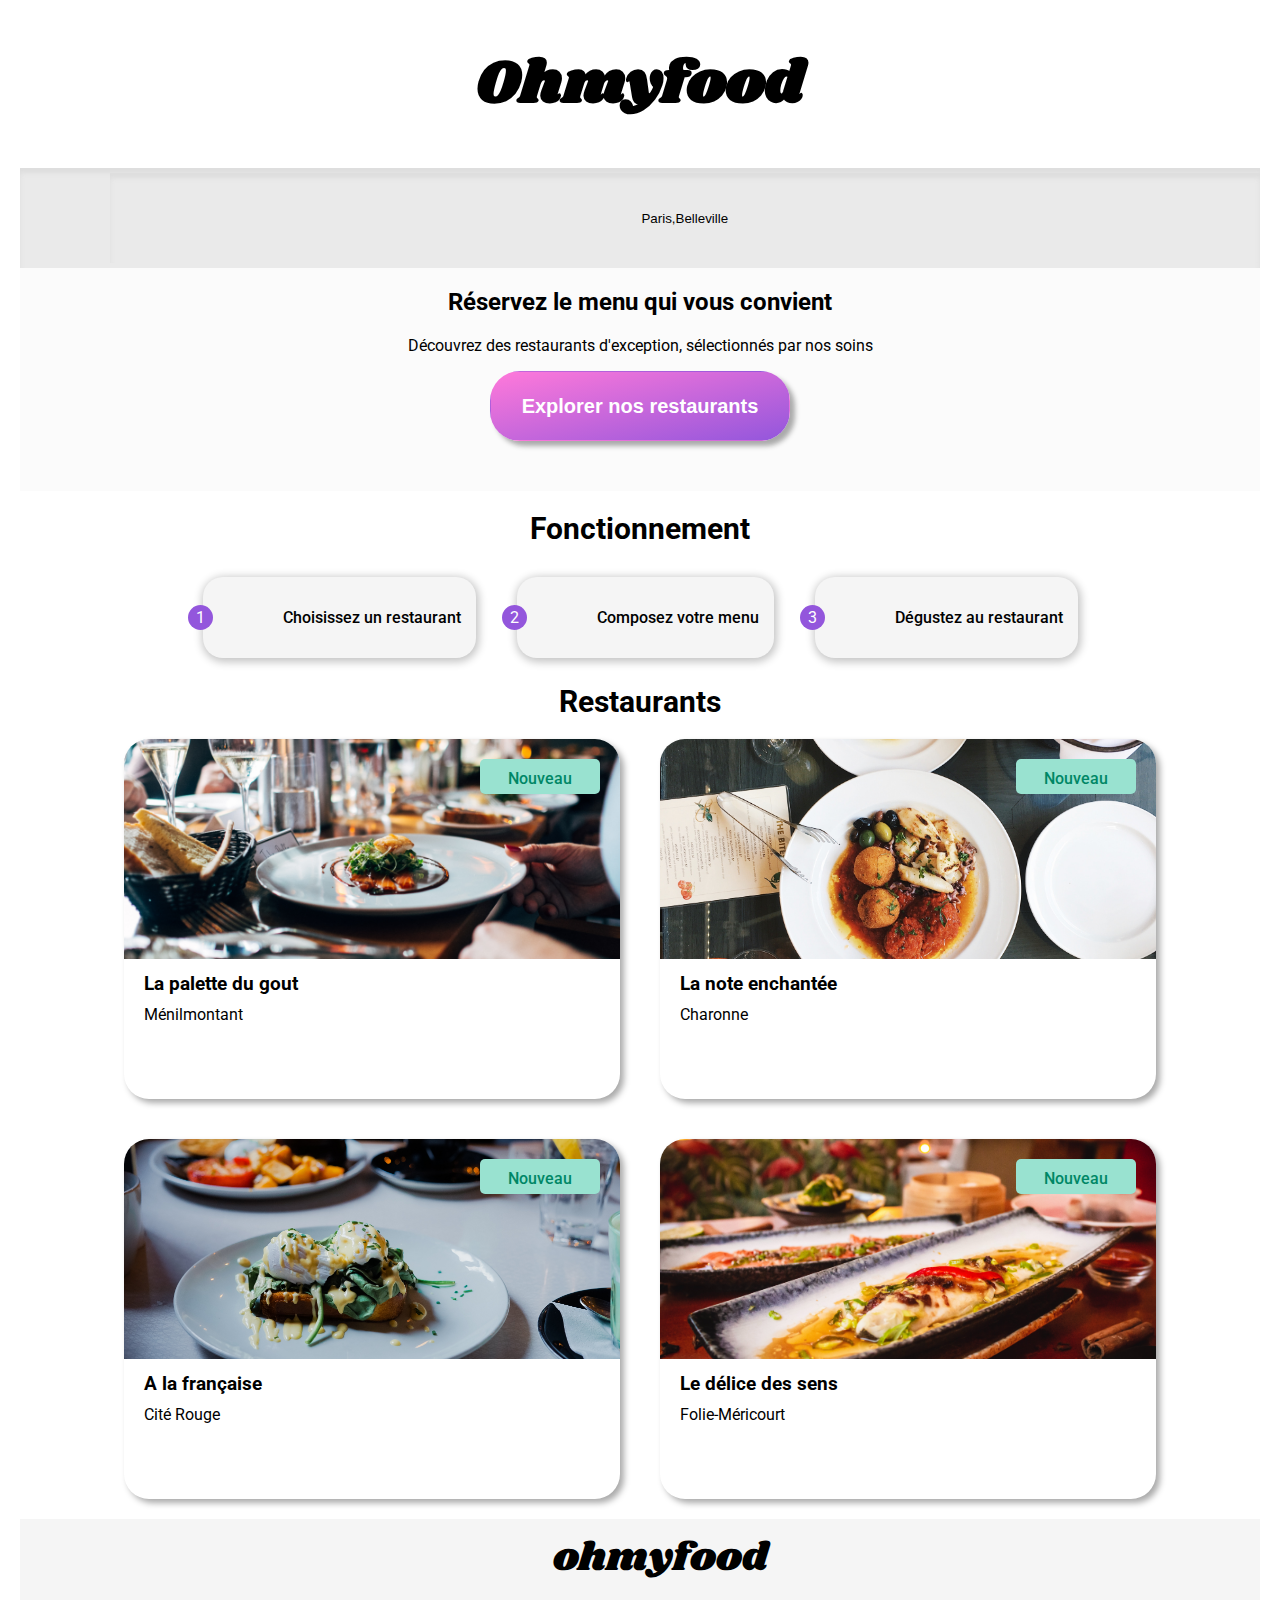
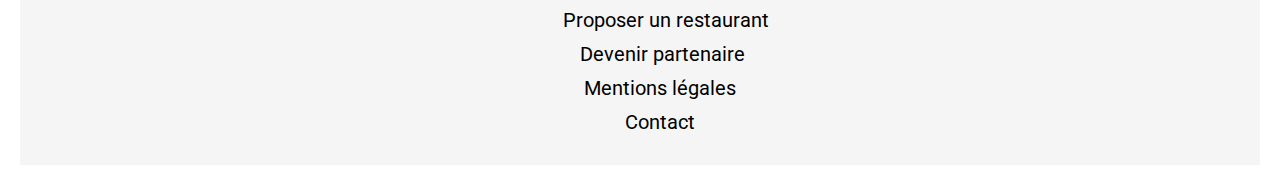
==== index.html @ b0ecd587 "coeur test." ====
<!DOCTYPE html>
<html lang="fr">

<head>
  <meta charset="UTF-8" />
  <meta http-equiv="X-UA-Compatible" content="IE=edge" />
  <meta name="viewport" content="width=device-width, initial-scale=1.0" />

  <link rel="stylesheet" href="sass/style.css" />
 

  <!-- Fontawsome-->

  <link rel="stylesheet" href="https://use.fontawesome.com/releases/v5.15.4/css/all.css"
    integrity="sha384-DyZ88mC6Up2uqS4h/KRgHuoeGwBcD4Ng9SiP4dIRy0EXTlnuz47vAwmeGwVChigm" crossorigin="anonymous" />

  <!-- Police Shrikhand -->
  <link rel="preconnect" href="https://fonts.googleapis.com" />
  <link rel="preconnect" href="https://fonts.gstatic.com" crossorigin />
  <link href="https://fonts.googleapis.com/css2?family=Shrikhand&display=swap" rel="stylesheet" />

  <!-- Police ROBOTO -->
  <link rel="preconnect" href="https://fonts.googleapis.com" />
  <link rel="preconnect" href="https://fonts.gstatic.com" crossorigin />
  <link
    href="https://fonts.googleapis.com/css2?family=Roboto:ital,wght@0,100;0,300;0,400;0,500;0,700;0,900;1,100;1,400;1,500;1,700;1,900&family=Shrikhand&display=swap"
    rel="stylesheet" />

  <title>Ohmyfood!</title>
</head>

<body>
  <header>
    <h1 class="header__title"><a href="../index.html">Ohmyfood</a></h1>

    <!-- Partie 1 Recherche -->
    <div class="recherche">
      <div class="recherche--haut">
        <i class="fas fa-map-marker-alt"></i>
        <input type="text" value="Paris,Belleville" />

      </div>

     

      <div class="recherche--bas">
        <h2>Réservez le menu qui vous convient</h2>
        <p>Découvrez des restaurants d'exception, sélectionnés par nos soins</p>
        <button class="btn__explo">Explorer nos restaurants</button>

      </div>

    </div>
  </header>

  <main>
    <!-- Partie 2 Fonctionnement -->

    <section class="fonctionnement">
      <h2>Fonctionnement</h2>

      <ul class="fonctionnement__groupe">
        <li>
          <div class="fonctionnement__groupe--chiffre">1</div>
          <div>
            <i class="fas fa-mobile-alt fonctionnement__groupe--icon"></i>
          </div>
          <p>Choisissez un restaurant</p>
        </li>
        <li>
          <div class="fonctionnement__groupe--chiffre">2</div>
          <div>
            <i class="fas fa-list-ul fonctionnement__groupe--icon"></i>
          </div>
          <p>Composez votre menu</p>
        </li>
        <li>
          <div class="fonctionnement__groupe--chiffre">3</div>
          <div><i class="fas fa-store fonctionnement__groupe--icon"></i></div>
          <p>Dégustez au restaurant</p>
        </li>
      </ul>
    </section>

    <!-- Partie 3 Resto -->

    <section class="resto">
      <h2>Restaurants</h2>

      <div class="resto__groupe">


     
      <div class="card-resto">
        <a href="/Pages/lapalette-dugout.html">
          <img src="public/images/restaurants/1_La palette du gout.jpg" alt="menu palette du gout" />

          <div>
            <span class="nouveau"> Nouveau </span>
          </div>

          <div class="enligne">
            <h3>La palette du gout</h3>


            <!-- /***** Partie COEUR *****/
            /***** Partie COEUR *****/ -->

            <div class="coeur">
              <span class="coeur__plein"><i class="fas fa-heart"></i></span>
              <span class="coeur__vide"><i class="fill far fa-heart fa-2x"></i></span>
            </div>
           

            <!-- /***** Partie COEUR *****/
            /***** Partie COEUR *****/ -->
        
          </div>

          <span class="decaler"> Ménilmontant</span>

        </a>

      </div>

      <div class="card-resto">

        <a href="/Pages/la-noteenchantée.html">


          <img src="public/images/restaurants/2_La note enchantée.jpg" alt="menu note enchantée" />
          <div>
            <span class="nouveau"> Nouveau </span>
          </div>

          <div class="enligne">
            <h3>La note enchantée</h3>

            <i class="far fa-heart"></i>
          </div>

          <span class="decaler"> Charonne</span>
        </a>
      </div>

      <div class="card-resto">
        <a href="/Pages/à-lafrancaise.html">

          <img src="public/images/restaurants/3_A la française.jpg" alt="menu a la francaise" />
          <div>
            <span class="nouveau"> Nouveau </span>
          </div>
          <div class="enligne">

            <h3>A la française</h3>

            <i class="far fa-heart"></i>
      
      </div>


      <span class="decaler"> Cité Rouge</span>
    </a>
      </div>

      <div class="card-resto">

        <a href="/Pages/delice-dessens.html">

          <img src="public/images/restaurants/4_Le délice des sens.jpg" alt="menu delice des sens" />
          <div>
            <span class="nouveau"> Nouveau </span>
          </div>

          <div class="enligne">

            <h3>Le délice des sens</h3>

            <i class="far fa-heart"></i>
       
      </div>

      <span class="decaler"> Folie-Méricourt</span>
    </a>
      </div>
    </div>
    </section>
  </main>
  <footer>
    <h3>ohmyfood</h3>
    <ul>
      <li>
        <a href="#"><i class="fas fa-utensils"></i> Proposer un restaurant</a>
      </li>
      <li>
        <a href="#"><i class="fas fa-hands-helping"></i> Devenir partenaire</a>
      </li>
      <li><a href="#">Mentions légales</a></li>
      <li><a href="mailto:ohmyfood-contact@gmail.com">Contact</a></li>
    </ul>
  </footer>
</body>

</html>
---- sass/style.css ----
body {
  font-family: "Roboto", sans-serif;
  margin: 0px 20px 20px 20px;
}

a {
  text-decoration: none;
  color: #000;
}

li {
  list-style-type: none;
}

h1 {
  font-family: Shrikhand, Roboto, sans-serif;
}

/***** Partie 1 Recherche *****/
/***** Partie 1 Recherche *****/
/***** Partie 1 Recherche *****/
.header__title {
  text-align: center;
}

.recherche {
  border: none;
  background: #fbfbfb;
  text-align: center;
}

.recherche .recherche--haut {
  display: -webkit-box;
  display: -ms-flexbox;
  display: flex;
  -webkit-box-align: center;
      -ms-flex-align: center;
          align-items: center;
  -webkit-box-pack: justify;
      -ms-flex-pack: justify;
          justify-content: space-between;
  -webkit-box-pack: center;
      -ms-flex-pack: center;
          justify-content: center;
  background: #eaeaea;
  -webkit-box-shadow: inset 0px 5px 5px 0px #dddddd;
          box-shadow: inset 0px 5px 5px 0px #dddddd;
}

.recherche .recherche--haut input {
  -webkit-box-shadow: inset 0px 5px 5px 0px #dddddd;
          box-shadow: inset 0px 5px 5px 0px #dddddd;
  background: #eaeaea;
  padding: 20px;
  border: transparent;
}

.recherche .recherche--bas {
  margin: 20px;
  text-align: center;
  padding: 0 50px 50px;
}

.btn__explo {
  background: -webkit-gradient(linear, left top, right bottom, from(#ff79da), to(#9356dc));
  background: linear-gradient(to bottom right, #ff79da, #9356dc);
  border: 1px solid transparent;
  border-radius: 30px;
  padding: 10px;
  color: #fff;
  font-weight: bold;
  -webkit-box-shadow: 5px 5px 5px #aaa;
          box-shadow: 5px 5px 5px #aaa;
  cursor: pointer;
}

.btn__explo:hover {
  -webkit-transform: scale(1.01);
          transform: scale(1.01);
  -webkit-box-shadow: 4px 4px 6px #000;
          box-shadow: 4px 4px 6px #000;
}

/***** Partie 2 Fonctionnement *****/
/***** Partie 2 Fonctionnement *****/
/***** Partie 2 Fonctionnement *****/
.fonctionnement h2 {
  margin-left: 30px;
}

.fonctionnement li {
  display: -webkit-box;
  display: -ms-flexbox;
  display: flex;
  -webkit-box-align: center;
      -ms-flex-align: center;
          align-items: center;
  padding: 15px;
  margin: 15px 1px 10px 1px;
  border-radius: 20px;
  -webkit-box-shadow: 1px 2px 8px 2px #c4c4c4;
          box-shadow: 1px 2px 8px 2px #c4c4c4;
  background-color: #f5f5f5;
}

.fonctionnement li:hover {
  background: #f2eafb;
  -webkit-transform: scale(105%);
          transform: scale(105%);
  color: #9356dc;
}

.fonctionnement li:hover i {
  color: #9356dc;
}

.fonctionnement p {
  font-weight: 500;
  margin-left: 20px;
}

.fonctionnement__groupe--chiffre {
  background: #9356dc;
  color: #fff;
  border-radius: 50%;
  width: 25px;
  height: 25px;
  position: relative;
  right: 30px;
  display: -webkit-box;
  display: -ms-flexbox;
  display: flex;
  -webkit-box-align: center;
      -ms-flex-align: center;
          align-items: center;
  -webkit-box-pack: justify;
      -ms-flex-pack: justify;
          justify-content: space-between;
  -webkit-box-pack: center;
      -ms-flex-pack: center;
          justify-content: center;
}

.fonctionnement__groupe--icon {
  color: grey;
  font-size: 20px;
  margin-left: 20px;
}

/***** Partie 3 Resto *****/
/***** Partie 3 Resto *****/
/***** Partie 3 Resto *****/
.resto h2 {
  margin-left: 20px;
}

.card-resto {
  border-radius: 25px;
  -webkit-box-shadow: 4px 4px 6px #aaa;
          box-shadow: 4px 4px 6px #aaa;
  margin: 20px;
  background: #fff;
  padding-bottom: 10px;
  position: relative;
}

.card-resto:hover {
  -webkit-transform: scale(1.01);
          transform: scale(1.01);
  background-color: whitesmoke;
}

.card-resto h3 {
  padding: 10px;
  margin: 0px;
}

.card-resto span {
  padding: 10px;
}

.card-resto img {
  -o-object-fit: cover;
     object-fit: cover;
  border-radius: 25px 25px 0 0;
  width: 100%;
  height: 100%;
  max-height: 220px;
}

.nouveau {
  width: 100px;
  height: 15px;
  text-align: center;
  color: #008766;
  background: #99e2d0;
  border-radius: 5px;
  position: absolute;
  right: 20px;
  top: 20px;
  font-weight: 500;
}

.enligne {
  display: -webkit-box;
  display: -ms-flexbox;
  display: flex;
  -webkit-box-align: center;
      -ms-flex-align: center;
          align-items: center;
  -webkit-box-pack: justify;
      -ms-flex-pack: justify;
          justify-content: space-between;
  margin: 0 10px;
}

.decaler {
  margin: 0 10px;
}

/***** Partie COEUR *****/
/***** Partie COEUR *****/
/***** Partie COEUR *****/
.fa-heart {
  font-size: 30px;
  padding: 10px;
}

.coeur__plein {
  color: blue;
  cursor: pointer;
  opacity: 0;
  position: absolute;
}

.coeur__vide {
  color: black;
  cursor: pointer;
}

.coeur {
  position: relative;
  cursor: pointer;
}

.coeur:hover .coeur__vide {
  opacity: 0;
}

.coeur:hover .coeur__plein {
  opacity: 1;
}

/***** Partie COEUR *****/
/***** Footer *****/
/***** Footer *****/
/***** Footer *****/
footer {
  background-color: #353535;
  padding: 10px;
  color: whitesmoke;
}

footer h3 {
  font-family: "Shrikhand", "sans-serif";
  padding-left: 40px;
  font-size: 20px;
  font-weight: 500;
}

footer li {
  padding: 5px 0 5px 0;
}

footer li a {
  color: white;
}

footer .fa-utensils {
  margin-right: 12px;
}

footer .fa-hands-helping {
  margin-right: 5px;
}

.header__titre {
  display: -webkit-box;
  display: -ms-flexbox;
  display: flex;
  -webkit-box-align: center;
      -ms-flex-align: center;
          align-items: center;
  -webkit-box-pack: justify;
      -ms-flex-pack: justify;
          justify-content: space-between;
}

.header__titre h1 {
  margin-right: 100px;
}

.main__img {
  width: 100%;
  height: 300px;
  -o-object-fit: cover;
     object-fit: cover;
}

.main__menu {
  background-color: #f6f6f6;
  border-top-left-radius: 25px;
  border-top-right-radius: 25px;
  width: 100%;
  position: relative;
  margin-top: -50px;
}

.menu__title {
  display: -webkit-box;
  display: -ms-flexbox;
  display: flex;
  -webkit-box-align: center;
      -ms-flex-align: center;
          align-items: center;
  -webkit-box-pack: justify;
      -ms-flex-pack: justify;
          justify-content: space-between;
  font-family: Shrikhand, sans-serif;
  padding: 0 10px;
}

.entrees {
  -webkit-animation: visible 2s;
          animation: visible 2s;
}

.entrees__titre {
  margin-left: 10px;
}

.entrees__titre:hover + .ligne-verte {
  -webkit-transform: rotate(180deg);
          transform: rotate(180deg);
  border: 3px solid #e29999;
  width: 80px;
}

.plats {
  -webkit-animation: visible 4s;
          animation: visible 4s;
}

.ligne-verte {
  width: 40px;
  border: 2px solid #99e2d0;
  margin-left: 10px;
  -webkit-transition: -webkit-transform 1s ease-in-out;
  transition: -webkit-transform 1s ease-in-out;
  transition: transform 1s ease-in-out;
  transition: transform 1s ease-in-out, -webkit-transform 1s ease-in-out;
}

.menu-ligne {
  background-color: #fff;
  border-radius: 15px;
  margin: 10px;
  padding: 10px;
  -webkit-box-shadow: 4px 4px 6px #aaa;
          box-shadow: 4px 4px 6px #aaa;
  position: relative;
  cursor: pointer;
  overflow: hidden;
  -webkit-transition: padding-right 450ms ease-in-out;
  transition: padding-right 450ms ease-in-out;
}

.menu-ligne:hover {
  padding-right: 75px;
}

.menu-ligne:hover .encoche {
  opacity: 1;
  -webkit-transform: translate(-50px);
          transform: translate(-50px);
}

.menu-ligne:hover .fa-check-circle {
  -webkit-transform: rotate(360deg);
          transform: rotate(360deg);
}

.menu-ligne h4 {
  margin: 0px;
  padding: 0px;
}

.ligne__dessous {
  display: -webkit-box;
  display: -ms-flexbox;
  display: flex;
  -webkit-box-align: center;
      -ms-flex-align: center;
          align-items: center;
  -webkit-box-pack: justify;
      -ms-flex-pack: justify;
          justify-content: space-between;
}

.ligne__dessous p {
  margin: 0;
  white-space: nowrap;
  text-overflow: ellipsis;
  overflow: hidden;
}

.ligne__dessous span {
  margin-right: 5px;
}

.encoche {
  display: -webkit-box;
  display: -ms-flexbox;
  display: flex;
  -webkit-box-pack: center;
      -ms-flex-pack: center;
          justify-content: center;
  -webkit-box-align: center;
      -ms-flex-align: center;
          align-items: center;
  background-color: #99e2d0;
  width: 50px;
  height: 60px;
  border-radius: 0px 15px 15px 0px;
  position: absolute;
  right: -50px;
  top: 0;
  opacity: 0;
  -webkit-transition: -webkit-transform 330ms ease-in-out;
  transition: -webkit-transform 330ms ease-in-out;
  transition: transform 330ms ease-in-out;
  transition: transform 330ms ease-in-out, -webkit-transform 330ms ease-in-out;
}

.encoche .fa-check-circle {
  color: #fff;
  -webkit-transition: -webkit-transform 500ms ease-in-out;
  transition: -webkit-transform 500ms ease-in-out;
  transition: transform 500ms ease-in-out;
  transition: transform 500ms ease-in-out, -webkit-transform 500ms ease-in-out;
}

.dessert {
  -webkit-animation: visible 6s;
          animation: visible 6s;
}

.aligne-btn {
  text-align: center;
}

.btn__com {
  background: -webkit-gradient(linear, left top, right bottom, from(#ff79da), to(#9356dc));
  background: linear-gradient(to bottom right, #ff79da, #9356dc);
  border: 1px solid transparent;
  border-radius: 30px;
  padding: 10px;
  color: #fff;
  font-weight: bold;
  -webkit-box-shadow: 5px 5px 5px #aaa;
          box-shadow: 5px 5px 5px #aaa;
  cursor: pointer;
  width: 200px;
  height: 50px;
  margin: 20px;
}

.btn__com:hover {
  -webkit-transform: scale(1.01);
          transform: scale(1.01);
  -webkit-box-shadow: 4px 4px 6px #000;
          box-shadow: 4px 4px 6px #000;
}

.btn__com:hover + .progress__bar {
  -webkit-transform: rotate(180deg);
          transform: rotate(180deg);
}

.progress__bar {
  text-align: center;
  background-color: black;
  width: 100%;
  height: 5px;
  -webkit-transition: -webkit-transform 200ms ease-in-out;
  transition: -webkit-transform 200ms ease-in-out;
  transition: transform 200ms ease-in-out;
  transition: transform 200ms ease-in-out, -webkit-transform 200ms ease-in-out;
}

@media screen and (min-width: 768px) {
  .header__title {
    font-size: 60px;
  }
  .recherche .recherche--haut {
    height: 100px;
  }
  .recherche .recherche--haut i {
    width: 100px;
    font-size: 30px;
  }
  .recherche .recherche--haut input {
    height: 50px;
    width: 100%;
    text-align: center;
  }
  .recherche .recherche--bas button {
    width: 300px;
    height: 70px;
    font-size: 20px;
  }
  .fonctionnement h2 {
    text-align: center;
    font-size: 30px;
    margin: 0;
  }
  .fonctionnement__groupe {
    -ms-flex-wrap: wrap;
        flex-wrap: wrap;
    display: -webkit-box;
    display: -ms-flexbox;
    display: flex;
    -webkit-box-orient: horizontal;
    -webkit-box-direction: normal;
        -ms-flex-direction: row;
            flex-direction: row;
    -webkit-box-pack: center;
        -ms-flex-pack: center;
            justify-content: center;
    -webkit-box-align: center;
        -ms-flex-align: center;
            align-items: center;
  }
  .fonctionnement__groupe li {
    margin-right: 40px;
    background-color: whitesmoke;
  }
  .resto h2 {
    text-align: center;
    font-size: 30px;
    margin: 0;
  }
  .resto__groupe {
    -ms-flex-wrap: wrap;
        flex-wrap: wrap;
    display: -webkit-box;
    display: -ms-flexbox;
    display: flex;
    -webkit-box-pack: center;
        -ms-flex-pack: center;
            justify-content: center;
  }
  .card-resto {
    width: 40%;
    height: 350px;
  }
  footer {
    text-align: center;
    background-color: whitesmoke;
  }
  footer h3 {
    color: black;
    font-size: 40px;
    margin: 0;
  }
  footer li a {
    color: black;
    font-size: 20px;
  }
  footer li a:hover {
    color: #ff79da;
    font-size: 22px;
  }
  .header__titre {
    -webkit-box-pack: center;
        -ms-flex-pack: center;
            justify-content: center;
  }
  .header__titre a {
    padding: 20px;
    font-size: 20px;
  }
  .header__titre h1 a {
    font-size: 60px;
  }
  main .all-menu {
    display: -webkit-box;
    display: -ms-flexbox;
    display: flex;
    -webkit-box-align: center;
        -ms-flex-align: center;
            align-items: center;
    -ms-flex-pack: distribute;
        justify-content: space-around;
  }
  main .menu-ligne {
    width: 450px;
  }
  main .btn__com {
    width: 300px;
    height: 80px;
    margin: 50px;
  }
}

@-webkit-keyframes visible {
  0% {
    opacity: 0;
  }
  100% {
    opacity: 1;
  }
}

@keyframes visible {
  0% {
    opacity: 0;
  }
  100% {
    opacity: 1;
  }
}

.testcentre {
  text-align: center;
}

.test1, .test2, .test3, .test4 {
  font-size: 20px;
  color: salmon;
  -webkit-animation: visible 5s;
          animation: visible 5s;
}

.test2 {
  -webkit-animation: visible 15s;
          animation: visible 15s;
  background-color: royalblue;
}

.test3 {
  -webkit-animation: visible 25s;
          animation: visible 25s;
  background-color: wheat;
}

.test4 {
  -webkit-animation: visible 35s;
          animation: visible 35s;
  background-color: red;
}
/*# sourceMappingURL=style.css.map */
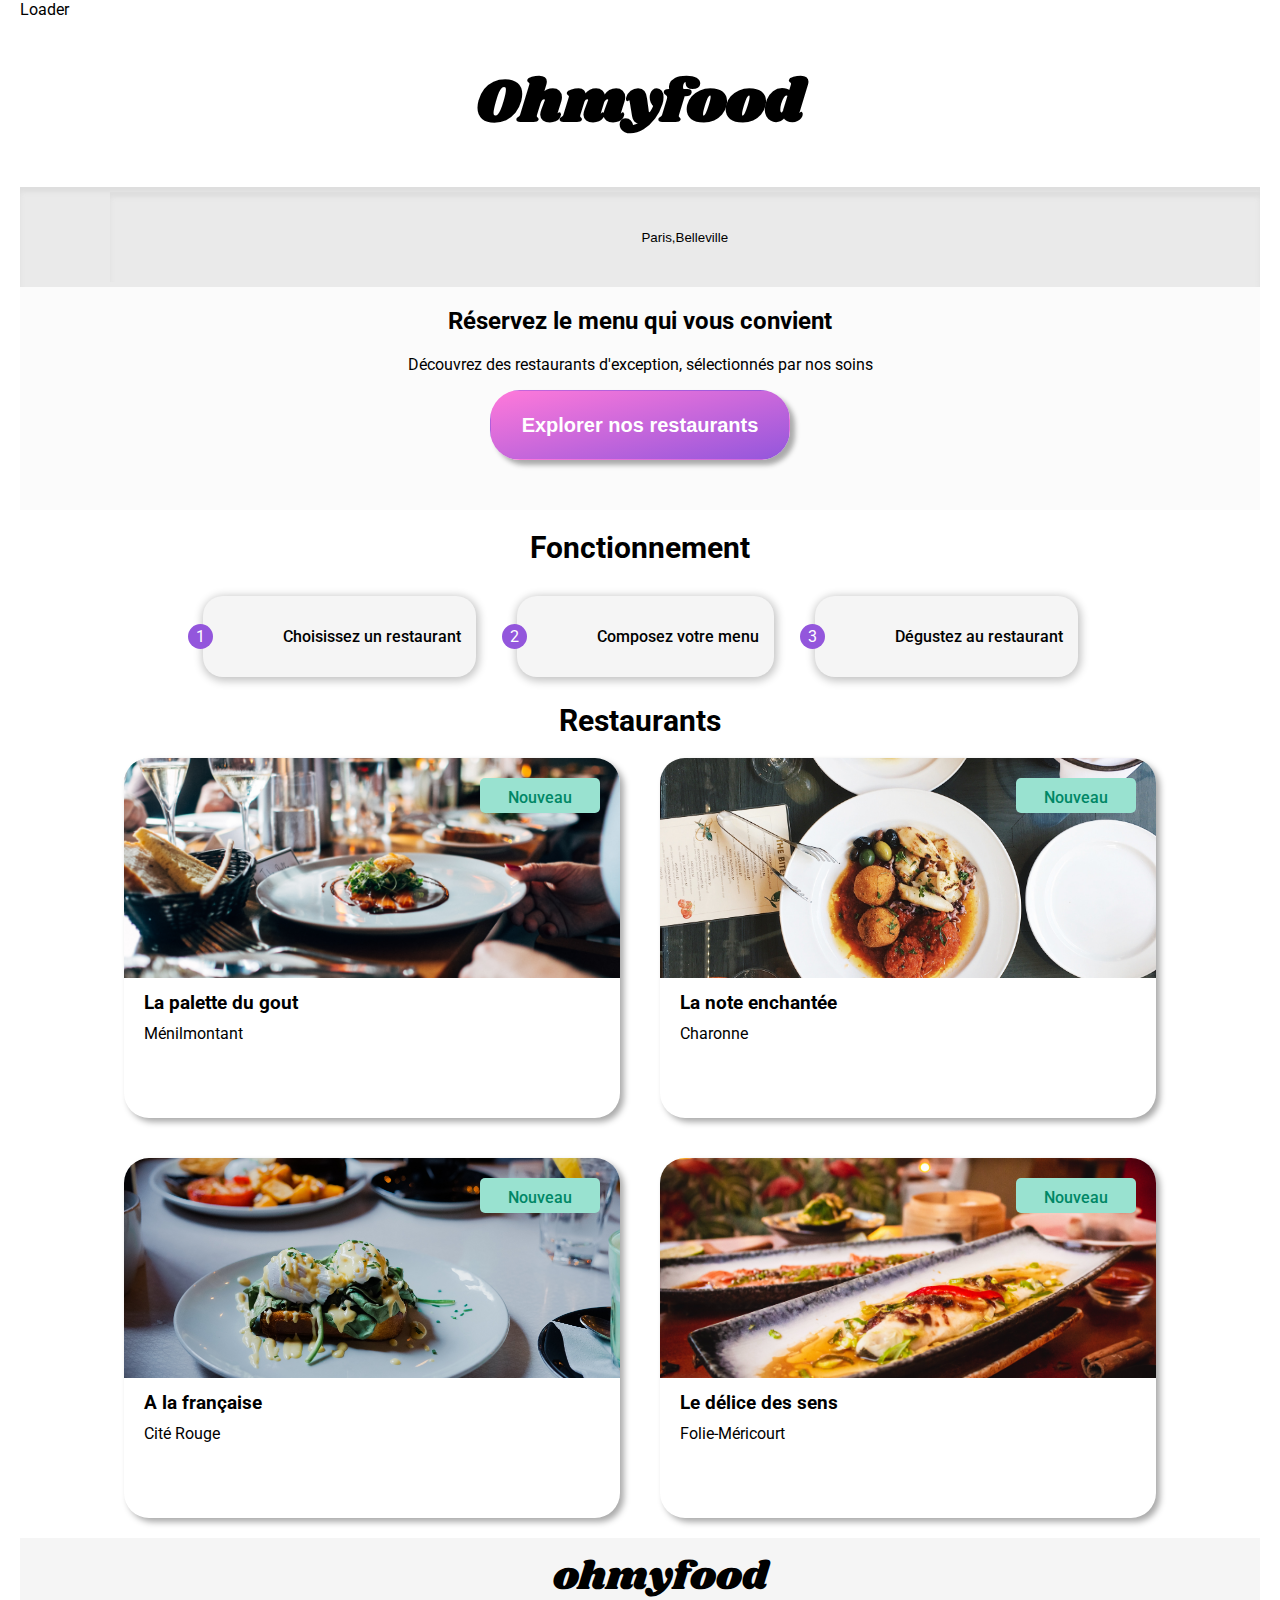
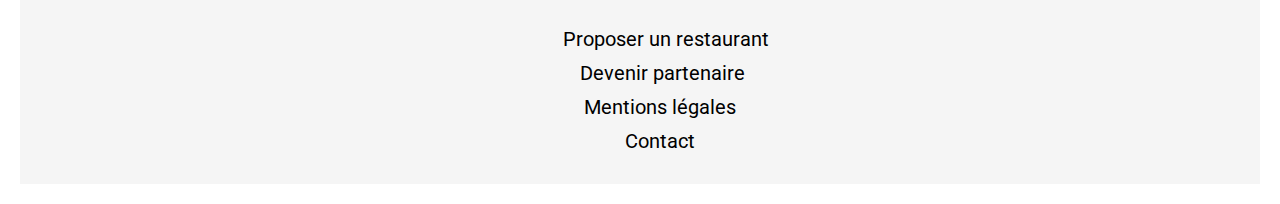
==== commit 51130131: "retouche loader" ====
--- a/index.html
+++ b/index.html
@@ -6,8 +6,9 @@
   <meta http-equiv="X-UA-Compatible" content="IE=edge" />
   <meta name="viewport" content="width=device-width, initial-scale=1.0" />
 
-  <link rel="stylesheet" href="sass/style.css" />
- 
+
+  <link rel="stylesheet" href="style.css">
+
 
   <!-- Fontawsome-->
 
@@ -30,6 +31,10 @@
 </head>
 
 <body>
+
+
+  <div><a href="./Pages/loader.html"> Loader</a></div>
+
   <header>
     <h1 class="header__title"><a href="../index.html">Ohmyfood</a></h1>
 
@@ -38,18 +43,15 @@
       <div class="recherche--haut">
         <i class="fas fa-map-marker-alt"></i>
         <input type="text" value="Paris,Belleville" />
-
       </div>
-
-     
 
       <div class="recherche--bas">
         <h2>Réservez le menu qui vous convient</h2>
-        <p>Découvrez des restaurants d'exception, sélectionnés par nos soins</p>
+        <p>
+          Découvrez des restaurants d'exception, sélectionnés par nos soins
+        </p>
         <button class="btn__explo">Explorer nos restaurants</button>
-
       </div>
-
     </div>
   </header>
 
@@ -88,102 +90,112 @@
       <h2>Restaurants</h2>
 
       <div class="resto__groupe">
-
-
-     
-      <div class="card-resto">
-        <a href="/Pages/lapalette-dugout.html">
-          <img src="public/images/restaurants/1_La palette du gout.jpg" alt="menu palette du gout" />
-
-          <div>
-            <span class="nouveau"> Nouveau </span>
-          </div>
-
-          <div class="enligne">
-            <h3>La palette du gout</h3>
-
-
-            <!-- /***** Partie COEUR *****/
-            /***** Partie COEUR *****/ -->
-
-            <div class="coeur">
-              <span class="coeur__plein"><i class="fas fa-heart"></i></span>
-              <span class="coeur__vide"><i class="fill far fa-heart fa-2x"></i></span>
-            </div>
-           
-
-            <!-- /***** Partie COEUR *****/
-            /***** Partie COEUR *****/ -->
-        
-          </div>
-
-          <span class="decaler"> Ménilmontant</span>
-
-        </a>
-
+        <div class="card-resto">
+      
+         
+          <a href="/Pages/lapalette-dugout.html">
+            <img src="public/images/restaurants/1_La palette du gout.jpg" alt="menu palette du gout" />
+
+            <div>
+              <span class="nouveau"> Nouveau </span>
+            </div>
+
+            <div class="enligne">
+              <h3>La palette du gout</h3>
+
+              <!-- /***** Partie COEUR *****/
+            /***** Partie COEUR *****/ -->
+
+              <div class="coeur">
+                <span class="coeur__plein"><i class="fas fa-heart"></i></span>
+                <span class="coeur__vide"><i class="fill far fa-heart fa-2x"></i></span>
+              </div>
+
+              <!-- /***** Partie COEUR *****/
+            /***** Partie COEUR *****/ -->
+            </div>
+
+            <span class="decaler"> Ménilmontant</span>
+          </a>
+        </div>
+
+        <div class="card-resto">
+          <a href="/Pages/la-noteenchantée.html">
+            <img src="public/images/restaurants/2_La note enchantée.jpg" alt="menu note enchantée" />
+            <div>
+              <span class="nouveau"> Nouveau </span>
+            </div>
+
+            <div class="enligne">
+              <h3>La note enchantée</h3>
+
+              <!-- /***** Partie COEUR *****/
+            /***** Partie COEUR *****/ -->
+
+              <div class="coeur">
+                <span class="coeur__plein"><i class="fas fa-heart"></i></span>
+                <span class="coeur__vide"><i class="fill far fa-heart fa-2x"></i></span>
+              </div>
+
+              <!-- /***** Partie COEUR *****/
+            /***** Partie COEUR *****/ -->
+            </div>
+
+            <span class="decaler"> Charonne</span>
+          </a>
+        </div>
+
+        <div class="card-resto">
+          <a href="/Pages/à-lafrancaise.html">
+            <img src="public/images/restaurants/3_A la française.jpg" alt="menu a la francaise" />
+            <div>
+              <span class="nouveau"> Nouveau </span>
+            </div>
+            <div class="enligne">
+              <h3>A la française</h3>
+
+              <!-- /***** Partie COEUR *****/
+            /***** Partie COEUR *****/ -->
+
+              <div class="coeur">
+                <span class="coeur__plein"><i class="fas fa-heart"></i></span>
+                <span class="coeur__vide"><i class="fill far fa-heart fa-2x"></i></span>
+              </div>
+
+              <!-- /***** Partie COEUR *****/
+            /***** Partie COEUR *****/ -->
+            </div>
+
+            <span class="decaler"> Cité Rouge</span>
+          </a>
+        </div>
+
+        <div class="card-resto">
+          <a href="/Pages/delice-dessens.html">
+            <img src="public/images/restaurants/4_Le délice des sens.jpg" alt="menu delice des sens" />
+            <div>
+              <span class="nouveau"> Nouveau </span>
+            </div>
+
+            <div class="enligne">
+              <h3>Le délice des sens</h3>
+
+              <!-- /***** Partie COEUR *****/
+            /***** Partie COEUR *****/ -->
+
+              <div class="coeur">
+                <span class="coeur__plein"><i class="fas fa-heart"></i></span>
+                <span class="coeur__vide"><i class="fill far fa-heart fa-2x"></i></span>
+              </div>
+
+              <!-- /***** Partie COEUR *****/
+            /***** Partie COEUR *****/ -->
+            </div>
+
+            <span class="decaler"> Folie-Méricourt</span>
+          </a>
+        </div>
       </div>
-
-      <div class="card-resto">
-
-        <a href="/Pages/la-noteenchantée.html">
-
-
-          <img src="public/images/restaurants/2_La note enchantée.jpg" alt="menu note enchantée" />
-          <div>
-            <span class="nouveau"> Nouveau </span>
-          </div>
-
-          <div class="enligne">
-            <h3>La note enchantée</h3>
-
-            <i class="far fa-heart"></i>
-          </div>
-
-          <span class="decaler"> Charonne</span>
-        </a>
-      </div>
-
-      <div class="card-resto">
-        <a href="/Pages/à-lafrancaise.html">
-
-          <img src="public/images/restaurants/3_A la française.jpg" alt="menu a la francaise" />
-          <div>
-            <span class="nouveau"> Nouveau </span>
-          </div>
-          <div class="enligne">
-
-            <h3>A la française</h3>
-
-            <i class="far fa-heart"></i>
-      
-      </div>
-
-
-      <span class="decaler"> Cité Rouge</span>
-    </a>
-      </div>
-
-      <div class="card-resto">
-
-        <a href="/Pages/delice-dessens.html">
-
-          <img src="public/images/restaurants/4_Le délice des sens.jpg" alt="menu delice des sens" />
-          <div>
-            <span class="nouveau"> Nouveau </span>
-          </div>
-
-          <div class="enligne">
-
-            <h3>Le délice des sens</h3>
-
-            <i class="far fa-heart"></i>
-       
-      </div>
-
-      <span class="decaler"> Folie-Méricourt</span>
-    </a>
-      </div>
-    </div>
     </section>
   </main>
   <footer>
@@ -199,6 +211,8 @@
       <li><a href="mailto:ohmyfood-contact@gmail.com">Contact</a></li>
     </ul>
   </footer>
+
+
 </body>
 
 </html>--- a/style.css
+++ b/style.css
@@ -0,0 +1,703 @@
+@-webkit-keyframes visible {
+  0% {
+    opacity: 0;
+  }
+  50% {
+    opacity: 0.5;
+  }
+  100% {
+    opacity: 1;
+  }
+}
+
+@keyframes visible {
+  0% {
+    opacity: 0;
+  }
+  50% {
+    opacity: 0.5;
+  }
+  100% {
+    opacity: 1;
+  }
+}
+
+body {
+  font-family: "Roboto", sans-serif;
+  margin: 0px 20px 20px 20px;
+}
+
+a {
+  text-decoration: none;
+  color: #000;
+}
+
+li {
+  list-style-type: none;
+}
+
+h1 {
+  font-family: Shrikhand, Roboto, sans-serif;
+}
+
+h3 {
+  margin: 5px;
+}
+
+.header__title {
+  text-align: center;
+}
+
+/***** Partie 1 Recherche *****/
+.recherche {
+  border: none;
+  background: #fbfbfb;
+  text-align: center;
+}
+
+.recherche .recherche--haut {
+  display: -webkit-box;
+  display: -ms-flexbox;
+  display: flex;
+  -webkit-box-align: center;
+      -ms-flex-align: center;
+          align-items: center;
+  -webkit-box-pack: justify;
+      -ms-flex-pack: justify;
+          justify-content: space-between;
+  -webkit-box-pack: center;
+      -ms-flex-pack: center;
+          justify-content: center;
+  background: #eaeaea;
+  -webkit-box-shadow: inset 0px 5px 5px 0px #dddddd;
+          box-shadow: inset 0px 5px 5px 0px #dddddd;
+}
+
+.recherche .recherche--haut input {
+  -webkit-box-shadow: inset 0px 5px 5px 0px #dddddd;
+          box-shadow: inset 0px 5px 5px 0px #dddddd;
+  background: #eaeaea;
+  padding: 20px;
+  border: transparent;
+}
+
+.recherche .recherche--bas {
+  margin: 20px;
+  text-align: center;
+  padding: 0 50px 50px;
+}
+
+/***** Partie 1 Recherche **FIN***/
+/***** Partie 2 Fonctionnement *****/
+/***** Partie 2 Fonctionnement *****/
+.fonctionnement h2 {
+  margin-left: 30px;
+}
+
+.fonctionnement li {
+  display: -webkit-box;
+  display: -ms-flexbox;
+  display: flex;
+  -webkit-box-align: center;
+      -ms-flex-align: center;
+          align-items: center;
+  padding: 15px;
+  margin: 15px 1px 10px 1px;
+  border-radius: 20px;
+  -webkit-box-shadow: 1px 2px 8px 2px #c4c4c4;
+          box-shadow: 1px 2px 8px 2px #c4c4c4;
+  background-color: #f5f5f5;
+}
+
+.fonctionnement li:hover {
+  background: #f2eafb;
+  -webkit-transform: scale(1.01);
+          transform: scale(1.01);
+  color: #9356dc;
+}
+
+.fonctionnement li:hover i {
+  color: #9356dc;
+}
+
+.fonctionnement p {
+  font-weight: 500;
+  margin-left: 20px;
+}
+
+.fonctionnement__groupe--chiffre {
+  background: #9356dc;
+  color: #fff;
+  border-radius: 50%;
+  width: 25px;
+  height: 25px;
+  position: relative;
+  right: 30px;
+  display: -webkit-box;
+  display: -ms-flexbox;
+  display: flex;
+  -webkit-box-align: center;
+      -ms-flex-align: center;
+          align-items: center;
+  -webkit-box-pack: justify;
+      -ms-flex-pack: justify;
+          justify-content: space-between;
+  -webkit-box-pack: center;
+      -ms-flex-pack: center;
+          justify-content: center;
+}
+
+.fonctionnement__groupe--icon {
+  color: grey;
+  font-size: 20px;
+  margin-left: 20px;
+}
+
+/***** Partie 2 Fonctionnement ***FIN**/
+/***** Partie 3 Resto *****/
+/***** Partie 3 Resto *****/
+.resto h2 {
+  margin-left: 20px;
+}
+
+.card-resto {
+  border-radius: 25px;
+  -webkit-box-shadow: 4px 4px 6px #aaa;
+          box-shadow: 4px 4px 6px #aaa;
+  margin: 20px;
+  background: #fff;
+  padding-bottom: 10px;
+  position: relative;
+}
+
+.card-resto:hover {
+  -webkit-transform: scale(1.01);
+          transform: scale(1.01);
+  background-color: whitesmoke;
+}
+
+.card-resto:active .chargement {
+  opacity: 1;
+}
+
+.card-resto h3 {
+  padding: 10px;
+  margin: 0px;
+}
+
+.card-resto span {
+  padding: 10px;
+}
+
+.card-resto img {
+  -o-object-fit: cover;
+     object-fit: cover;
+  border-radius: 25px 25px 0 0;
+  width: 100%;
+  height: 100%;
+  max-height: 220px;
+}
+
+.nouveau {
+  width: 100px;
+  height: 15px;
+  text-align: center;
+  color: #008766;
+  background: #99e2d0;
+  border-radius: 5px;
+  position: absolute;
+  right: 20px;
+  top: 20px;
+  font-weight: 500;
+}
+
+.enligne {
+  display: -webkit-box;
+  display: -ms-flexbox;
+  display: flex;
+  -webkit-box-align: center;
+      -ms-flex-align: center;
+          align-items: center;
+  -webkit-box-pack: justify;
+      -ms-flex-pack: justify;
+          justify-content: space-between;
+  margin: 0 10px;
+}
+
+.decaler {
+  margin: 0 10px;
+}
+
+/***** Partie COEUR *****/
+/***** Partie COEUR *****/
+/***** Partie COEUR *****/
+.fa-heart {
+  font-size: 30px;
+  padding: 20px;
+}
+
+.coeur__plein {
+  color: #ff79da;
+  cursor: pointer;
+  opacity: 0;
+  position: absolute;
+}
+
+.coeur__vide {
+  color: black;
+  cursor: pointer;
+}
+
+.coeur {
+  position: relative;
+  cursor: pointer;
+}
+
+.coeur:hover .coeur__vide {
+  opacity: 0;
+}
+
+.coeur:hover .coeur__plein {
+  -webkit-animation: visible 1s;
+          animation: visible 1s;
+  opacity: 1;
+}
+
+/***** Footer *****/
+/***** Footer *****/
+/***** Footer *****/
+footer {
+  background-color: #353535;
+  padding: 10px;
+  color: whitesmoke;
+}
+
+footer h3 {
+  font-family: "Shrikhand", "sans-serif";
+  padding-left: 40px;
+  font-size: 20px;
+  font-weight: 500;
+}
+
+footer li {
+  padding: 5px 0 5px 0;
+}
+
+footer li a {
+  color: white;
+}
+
+footer .fa-utensils {
+  margin-right: 12px;
+}
+
+footer .fa-hands-helping {
+  margin-right: 5px;
+}
+
+.header__titre {
+  display: -webkit-box;
+  display: -ms-flexbox;
+  display: flex;
+  -webkit-box-align: center;
+      -ms-flex-align: center;
+          align-items: center;
+  -webkit-box-pack: justify;
+      -ms-flex-pack: justify;
+          justify-content: space-between;
+}
+
+.header__titre h1 {
+  margin-right: 100px;
+}
+
+.main__img {
+  width: 100%;
+  height: 300px;
+  -o-object-fit: cover;
+     object-fit: cover;
+}
+
+.main__menu {
+  background-color: #f6f6f6;
+  border-top-left-radius: 25px;
+  border-top-right-radius: 25px;
+  width: 100%;
+  position: relative;
+  margin-top: -50px;
+}
+
+.menu__title {
+  display: -webkit-box;
+  display: -ms-flexbox;
+  display: flex;
+  -webkit-box-align: center;
+      -ms-flex-align: center;
+          align-items: center;
+  -webkit-box-pack: justify;
+      -ms-flex-pack: justify;
+          justify-content: space-between;
+  font-family: Shrikhand, sans-serif;
+  padding: 0 10px;
+}
+
+.entrees {
+  -webkit-animation: visible 4s;
+          animation: visible 4s;
+}
+
+.entrees__titre:hover + .ligne-verte {
+  -webkit-transform: rotate(180deg);
+          transform: rotate(180deg);
+  -webkit-transform: translate(5px, -5px);
+          transform: translate(5px, -5px);
+  border: 2px solid #e29999;
+  width: 40px;
+}
+
+.plats {
+  -webkit-animation: visible 6s;
+          animation: visible 6s;
+}
+
+.ligne-verte {
+  width: 40px;
+  border: 2px solid #99e2d0;
+  margin-left: 10px;
+  -webkit-transition: -webkit-transform 1s ease-out;
+  transition: -webkit-transform 1s ease-out;
+  transition: transform 1s ease-out;
+  transition: transform 1s ease-out, -webkit-transform 1s ease-out;
+}
+
+.menu-ligne {
+  background-color: #fff;
+  border-radius: 15px;
+  margin: 10px;
+  padding: 10px;
+  -webkit-box-shadow: 4px 4px 6px #aaa;
+          box-shadow: 4px 4px 6px #aaa;
+  position: relative;
+  cursor: pointer;
+  overflow: hidden;
+  -webkit-transition: padding-right 450ms ease-in-out;
+  transition: padding-right 450ms ease-in-out;
+}
+
+.menu-ligne:hover {
+  padding-right: 75px;
+}
+
+.menu-ligne:hover .encoche {
+  opacity: 1;
+  -webkit-transform: translate(-50px);
+          transform: translate(-50px);
+}
+
+.menu-ligne:hover .fa-check-circle {
+  -webkit-transform: rotate(360deg);
+          transform: rotate(360deg);
+}
+
+.menu-ligne h4 {
+  margin: 0px;
+  padding: 0px;
+}
+
+.ligne__dessous {
+  display: -webkit-box;
+  display: -ms-flexbox;
+  display: flex;
+  -webkit-box-align: center;
+      -ms-flex-align: center;
+          align-items: center;
+  -webkit-box-pack: justify;
+      -ms-flex-pack: justify;
+          justify-content: space-between;
+}
+
+.ligne__dessous p {
+  margin: 0;
+  white-space: nowrap;
+  text-overflow: ellipsis;
+  overflow: hidden;
+}
+
+.ligne__dessous span {
+  margin-right: 5px;
+}
+
+.encoche {
+  display: -webkit-box;
+  display: -ms-flexbox;
+  display: flex;
+  -webkit-box-pack: center;
+      -ms-flex-pack: center;
+          justify-content: center;
+  -webkit-box-align: center;
+      -ms-flex-align: center;
+          align-items: center;
+  background-color: #99e2d0;
+  width: 50px;
+  height: 60px;
+  border-radius: 0px 15px 15px 0px;
+  position: absolute;
+  right: -50px;
+  top: 0;
+  opacity: 0;
+  -webkit-transition: -webkit-transform 0.3s ease-in-out;
+  transition: -webkit-transform 0.3s ease-in-out;
+  transition: transform 0.3s ease-in-out;
+  transition: transform 0.3s ease-in-out, -webkit-transform 0.3s ease-in-out;
+}
+
+.encoche .fa-check-circle {
+  color: #fff;
+  -webkit-transition: -webkit-transform 0.5s ease-in-out;
+  transition: -webkit-transform 0.5s ease-in-out;
+  transition: transform 0.5s ease-in-out;
+  transition: transform 0.5s ease-in-out, -webkit-transform 0.5s ease-in-out;
+}
+
+.dessert {
+  -webkit-animation: visible 7s;
+          animation: visible 7s;
+}
+
+.btn__explo {
+  background: -webkit-gradient(linear, left top, right bottom, from(#ff79da), to(#9356dc));
+  background: linear-gradient(to bottom right, #ff79da, #9356dc);
+  border: 1px solid transparent;
+  border-radius: 30px;
+  padding: 10px;
+  color: #fff;
+  font-weight: bold;
+  -webkit-box-shadow: 5px 5px 5px #aaa;
+          box-shadow: 5px 5px 5px #aaa;
+  cursor: pointer;
+}
+
+.btn__explo:hover {
+  -webkit-transform: scale(1.01);
+          transform: scale(1.01);
+  -webkit-box-shadow: 5px 5px 5px #000;
+          box-shadow: 5px 5px 5px #000;
+  opacity: 0.8;
+}
+
+.btn__com {
+  background: -webkit-gradient(linear, left top, right bottom, from(#ff79da), to(#9356dc));
+  background: linear-gradient(to bottom right, #ff79da, #9356dc);
+  border: 1px solid transparent;
+  border-radius: 30px;
+  padding: 10px;
+  color: #fff;
+  font-weight: bold;
+  -webkit-box-shadow: 5px 5px 5px #aaa;
+          box-shadow: 5px 5px 5px #aaa;
+  cursor: pointer;
+  width: 200px;
+  height: 50px;
+  margin: 20px;
+}
+
+.btn__com:hover {
+  -webkit-transform: scale(1.01);
+          transform: scale(1.01);
+  -webkit-box-shadow: 5px 5px 5px #000;
+          box-shadow: 5px 5px 5px #000;
+  opacity: 0.8;
+}
+
+.btn__com:active + .progress__bar {
+  -webkit-transform: translate(0, -15px);
+          transform: translate(0, -15px);
+}
+
+.aligne-btn {
+  text-align: center;
+}
+
+@media screen and (min-width: 768px) {
+  .header__title {
+    font-size: 60px;
+  }
+  .recherche .recherche--haut {
+    height: 100px;
+  }
+  .recherche .recherche--haut i {
+    width: 100px;
+    font-size: 30px;
+  }
+  .recherche .recherche--haut input {
+    height: 50px;
+    width: 100%;
+    text-align: center;
+  }
+  .recherche .recherche--bas button {
+    width: 300px;
+    height: 70px;
+    font-size: 20px;
+  }
+  .fonctionnement h2 {
+    text-align: center;
+    font-size: 30px;
+    margin: 0;
+  }
+  .fonctionnement__groupe {
+    -ms-flex-wrap: wrap;
+        flex-wrap: wrap;
+    display: -webkit-box;
+    display: -ms-flexbox;
+    display: flex;
+    -webkit-box-orient: horizontal;
+    -webkit-box-direction: normal;
+        -ms-flex-direction: row;
+            flex-direction: row;
+    -webkit-box-pack: center;
+        -ms-flex-pack: center;
+            justify-content: center;
+    -webkit-box-align: center;
+        -ms-flex-align: center;
+            align-items: center;
+  }
+  .fonctionnement__groupe li {
+    margin-right: 40px;
+    background-color: whitesmoke;
+  }
+  .resto h2 {
+    text-align: center;
+    font-size: 30px;
+    margin: 0;
+  }
+  .resto__groupe {
+    -ms-flex-wrap: wrap;
+        flex-wrap: wrap;
+    display: -webkit-box;
+    display: -ms-flexbox;
+    display: flex;
+    -webkit-box-pack: center;
+        -ms-flex-pack: center;
+            justify-content: center;
+  }
+  .card-resto {
+    width: 40%;
+    height: 350px;
+  }
+  footer {
+    text-align: center;
+    background-color: whitesmoke;
+  }
+  footer h3 {
+    color: black;
+    font-size: 40px;
+    margin: 0;
+  }
+  footer li a {
+    color: black;
+    font-size: 20px;
+  }
+  footer li a:hover {
+    color: #ff79da;
+    font-size: 22px;
+  }
+  .header__titre {
+    -webkit-box-pack: center;
+        -ms-flex-pack: center;
+            justify-content: center;
+  }
+  .header__titre a {
+    padding: 20px;
+    font-size: 20px;
+  }
+  .header__titre h1 a {
+    font-size: 60px;
+  }
+  main .all-menu {
+    display: -webkit-box;
+    display: -ms-flexbox;
+    display: flex;
+    -webkit-box-align: center;
+        -ms-flex-align: center;
+            align-items: center;
+    -ms-flex-pack: distribute;
+        justify-content: space-around;
+  }
+  main .menu-ligne {
+    width: 400px;
+  }
+  main .menu-ligne:hover {
+    padding-right: 50px;
+  }
+  main .btn__com {
+    width: 300px;
+    height: 80px;
+    margin: 50px;
+  }
+  main .btn__com:active + .progress__bar {
+    -webkit-transform: translate(0, -50px);
+            transform: translate(0, -50px);
+  }
+}
+
+/***** partie test***/
+/***** partie test***/
+/***** partie test***/
+.entrees__titre:hover + .ligne-verte {
+  -webkit-transform: translate(5px, -5px);
+          transform: translate(5px, -5px);
+  border: 2px solid #e29999;
+  width: 40px;
+}
+
+.progress__bar {
+  text-align: center;
+  background-color: #ff79da;
+  width: 100%;
+  height: 1px;
+  -webkit-transition: -webkit-transform 200ms ease-in-out;
+  transition: -webkit-transform 200ms ease-in-out;
+  transition: transform 200ms ease-in-out;
+  transition: transform 200ms ease-in-out, -webkit-transform 200ms ease-in-out;
+}
+
+.bacol__chargement {
+  background-color: #99e2d0;
+  position: absolute;
+  top: 25%;
+  left: 25%;
+}
+
+.chargement {
+  border: 10px solid whitesmoke;
+  width: 200px;
+  height: 200px;
+  border-radius: 50%;
+  border-top: 10px solid blue;
+  border-bottom: 10px solid red;
+  -webkit-animation: loader 1s linear infinite;
+          animation: loader 1s linear infinite;
+}
+
+@-webkit-keyframes loader {
+  0% {
+    -webkit-transform: rotate(0deg);
+            transform: rotate(0deg);
+  }
+  100% {
+    -webkit-transform: rotate(360deg);
+            transform: rotate(360deg);
+  }
+}
+
+@keyframes loader {
+  0% {
+    -webkit-transform: rotate(0deg);
+            transform: rotate(0deg);
+  }
+  100% {
+    -webkit-transform: rotate(360deg);
+            transform: rotate(360deg);
+  }
+}
+/*# sourceMappingURL=style.css.map */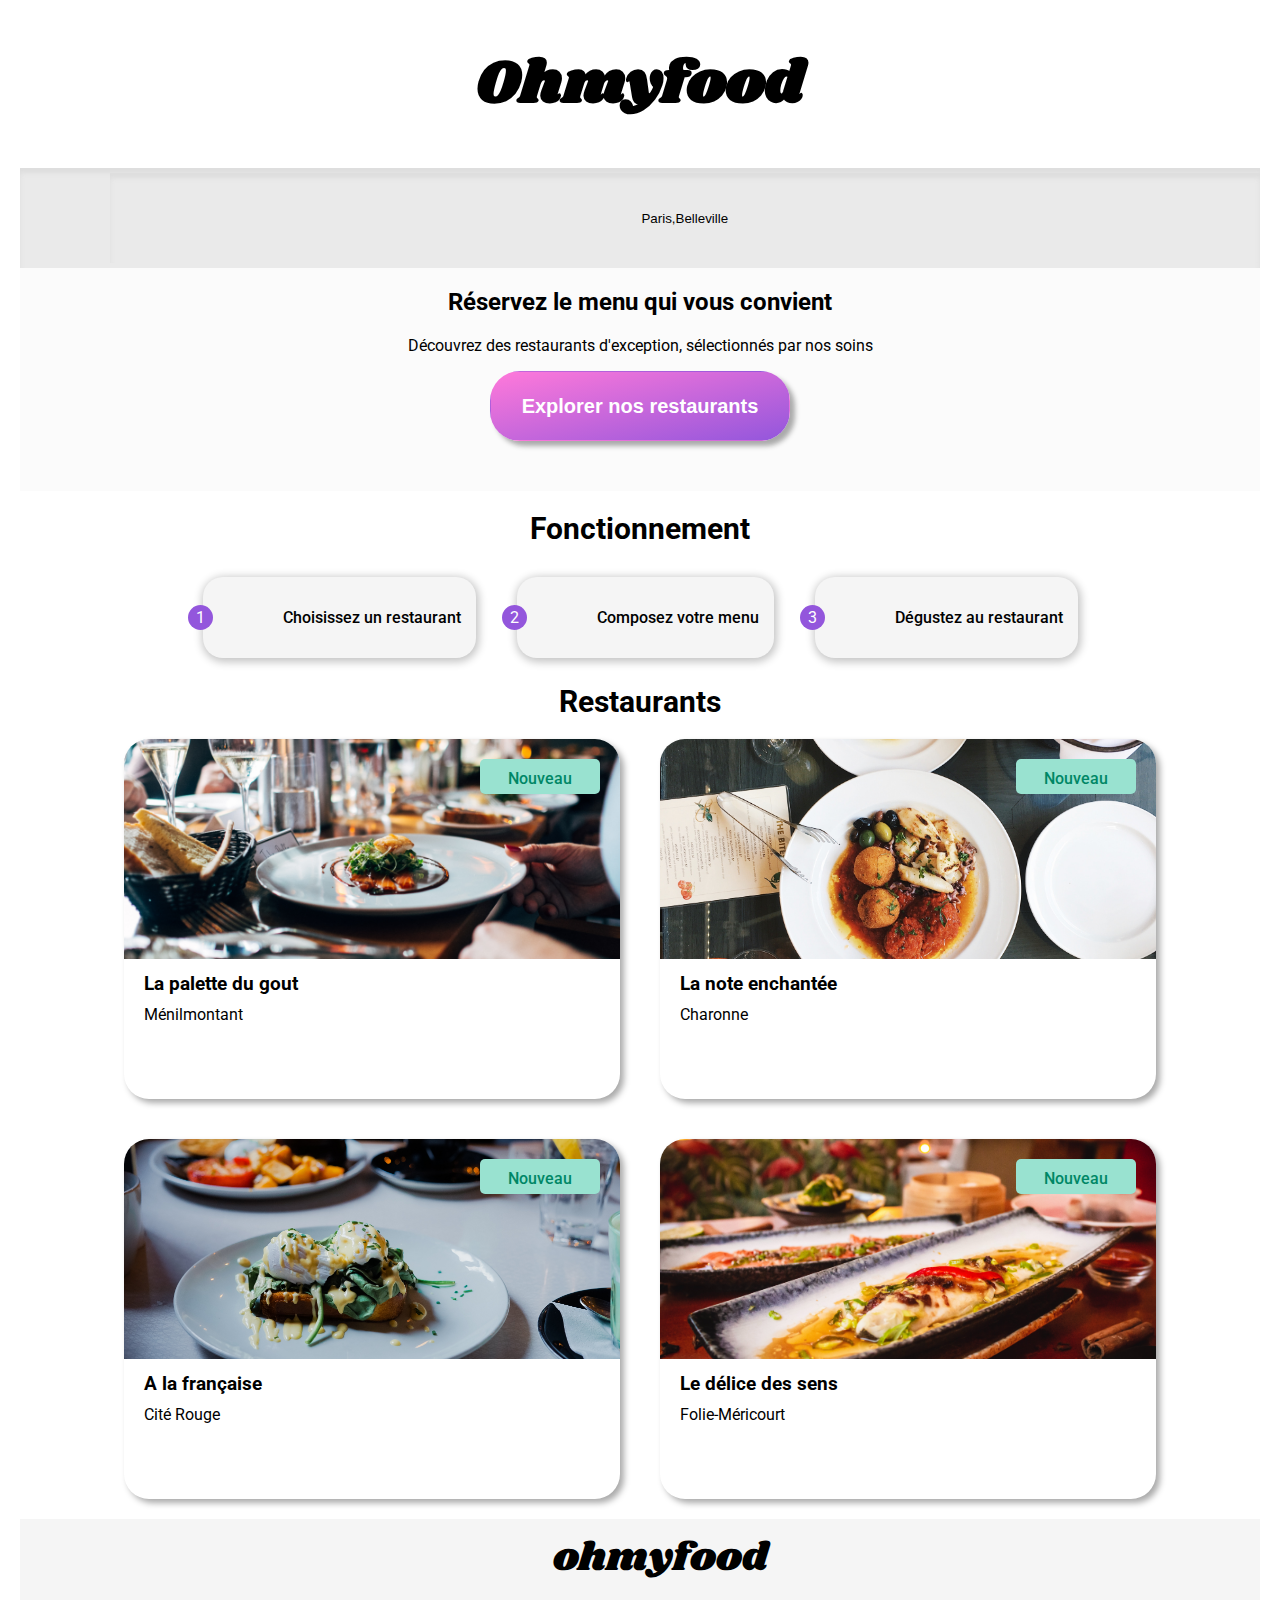
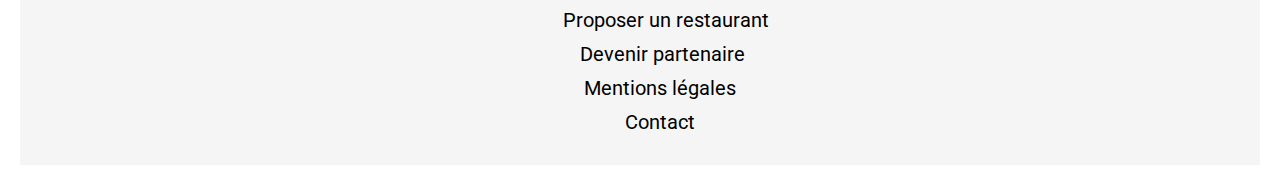
==== commit 81f3aec7: "final retouche" ====
--- a/index.html
+++ b/index.html
@@ -31,10 +31,13 @@
 </head>
 
 <body>
-
-
-  <div><a href="./Pages/loader.html"> Loader</a></div>
-
+  <div class="chargement">
+    <div class="chargement__animation">
+      <h1>Chargement</h1>
+    </div>
+  </div>
+
+ 
   <header>
     <h1 class="header__title"><a href="../index.html">Ohmyfood</a></h1>
 
@@ -91,8 +94,8 @@
 
       <div class="resto__groupe">
         <div class="card-resto">
-      
-         
+
+
           <a href="/Pages/lapalette-dugout.html">
             <img src="public/images/restaurants/1_La palette du gout.jpg" alt="menu palette du gout" />
 
--- a/style.css
+++ b/style.css
@@ -509,7 +509,7 @@
   opacity: 0.8;
 }
 
-.btn__com:active + .progress__bar {
+.btn__com:active + .barre {
   -webkit-transform: translate(0, -15px);
           transform: translate(0, -15px);
 }
@@ -634,9 +634,19 @@
     height: 80px;
     margin: 50px;
   }
-  main .btn__com:active + .progress__bar {
+  main .btn__com:active + .barre {
     -webkit-transform: translate(0, -50px);
             transform: translate(0, -50px);
+  }
+  main .barre {
+    text-align: center;
+    background-color: blue;
+    width: 100%;
+    height: 1px;
+    -webkit-transition: -webkit-transform 200ms ease-in-out;
+    transition: -webkit-transform 200ms ease-in-out;
+    transition: transform 200ms ease-in-out;
+    transition: transform 200ms ease-in-out, -webkit-transform 200ms ease-in-out;
   }
 }
 
@@ -650,54 +660,108 @@
   width: 40px;
 }
 
-.progress__bar {
+.chargement {
+  position: absolute;
+  width: 100%;
+  height: 100%;
+  background: -webkit-gradient(linear, left top, right bottom, from(#ff79da), to(#9356dc));
+  background: linear-gradient(to bottom right, #ff79da, #9356dc);
+  display: -webkit-box;
+  display: -ms-flexbox;
+  display: flex;
+  -webkit-box-align: center;
+      -ms-flex-align: center;
+          align-items: center;
+  -webkit-box-pack: center;
+      -ms-flex-pack: center;
+          justify-content: center;
+  opacity: 0;
+  -webkit-animation-iteration-count: 1;
+          animation-iteration-count: 1;
+  animation: visible 3s linear reverse;
+}
+
+.chargement__animation {
+  border: 10px solid whitesmoke;
+  width: 300px;
+  height: 300px;
+  border-radius: 50%;
+  border-top: 10px solid #9356dc;
+  border-bottom: 10px solid #ff79da;
+  border-left: 10px solid whitesmoke;
+  border-right: 10px solid #99e2d0;
+  background-color: #99e2d0;
+  -webkit-animation: rotate 2s linear infinite;
+          animation: rotate 2s linear infinite;
+  -webkit-animation-iteration-count: 2;
+          animation-iteration-count: 2;
+}
+
+.chargement__animation h1 {
   text-align: center;
-  background-color: #ff79da;
-  width: 100%;
-  height: 1px;
-  -webkit-transition: -webkit-transform 200ms ease-in-out;
-  transition: -webkit-transform 200ms ease-in-out;
-  transition: transform 200ms ease-in-out;
-  transition: transform 200ms ease-in-out, -webkit-transform 200ms ease-in-out;
-}
-
-.bacol__chargement {
-  background-color: #99e2d0;
-  position: absolute;
-  top: 25%;
-  left: 25%;
-}
-
-.chargement {
-  border: 10px solid whitesmoke;
-  width: 200px;
-  height: 200px;
-  border-radius: 50%;
-  border-top: 10px solid blue;
-  border-bottom: 10px solid red;
-  -webkit-animation: loader 1s linear infinite;
-          animation: loader 1s linear infinite;
-}
-
-@-webkit-keyframes loader {
+  padding-top: 35%;
+}
+
+@-webkit-keyframes rotate {
   0% {
     -webkit-transform: rotate(0deg);
             transform: rotate(0deg);
+    background-color: #9356dc;
+  }
+  50% {
+    -webkit-transform: rotate(180deg);
+            transform: rotate(180deg);
+    background-color: #99e2d0;
   }
   100% {
     -webkit-transform: rotate(360deg);
             transform: rotate(360deg);
-  }
-}
-
-@keyframes loader {
+    background-color: #ff79da;
+  }
+}
+
+@keyframes rotate {
   0% {
     -webkit-transform: rotate(0deg);
             transform: rotate(0deg);
+    background-color: #9356dc;
+  }
+  50% {
+    -webkit-transform: rotate(180deg);
+            transform: rotate(180deg);
+    background-color: #99e2d0;
   }
   100% {
     -webkit-transform: rotate(360deg);
             transform: rotate(360deg);
-  }
+    background-color: #ff79da;
+  }
+}
+
+@-webkit-keyframes decalage__droite {
+  0% {
+    -webkit-transform: translateX(-100%);
+            transform: translateX(-100%);
+  }
+  100% {
+    -webkit-transform: translateX(0);
+            transform: translateX(0);
+  }
+}
+
+@keyframes decalage__droite {
+  0% {
+    -webkit-transform: translateX(-100%);
+            transform: translateX(-100%);
+  }
+  100% {
+    -webkit-transform: translateX(0);
+            transform: translateX(0);
+  }
+}
+
+.header__title {
+  -webkit-animation: decalage__droite 6s ease-out;
+          animation: decalage__droite 6s ease-out;
 }
 /*# sourceMappingURL=style.css.map */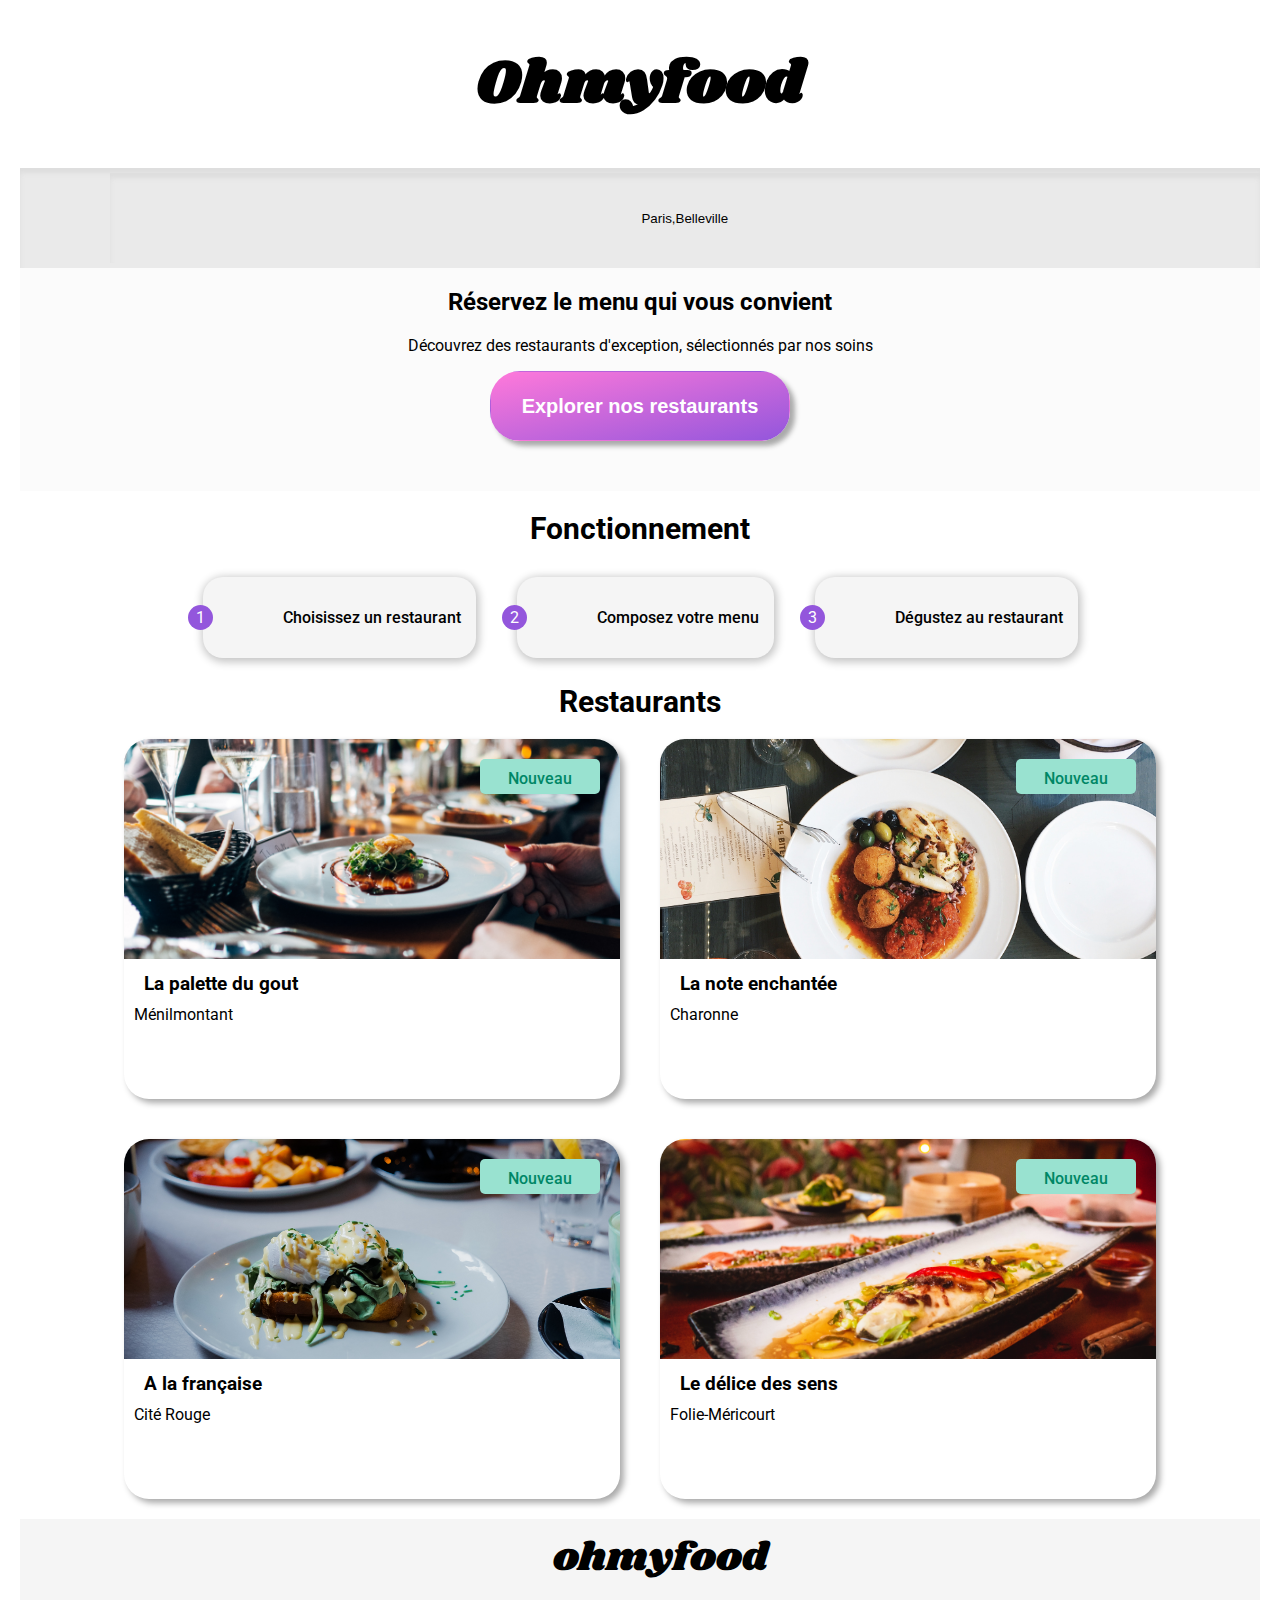
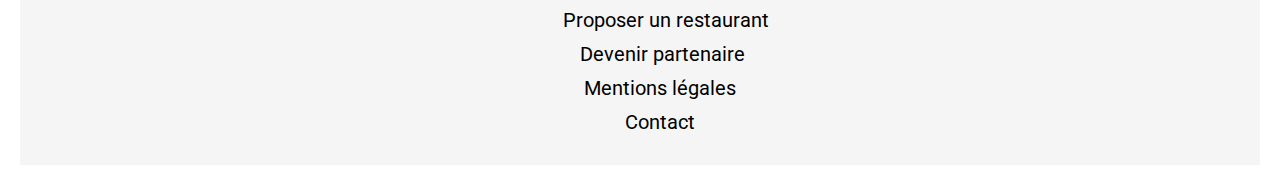
==== commit bb0b6587: "FIN DU PROJET" ====
--- a/index.html
+++ b/index.html
@@ -1,221 +1,256 @@
 <!DOCTYPE html>
 <html lang="fr">
-
-<head>
-  <meta charset="UTF-8" />
-  <meta http-equiv="X-UA-Compatible" content="IE=edge" />
-  <meta name="viewport" content="width=device-width, initial-scale=1.0" />
-
-
-  <link rel="stylesheet" href="style.css">
-
-
-  <!-- Fontawsome-->
-
-  <link rel="stylesheet" href="https://use.fontawesome.com/releases/v5.15.4/css/all.css"
-    integrity="sha384-DyZ88mC6Up2uqS4h/KRgHuoeGwBcD4Ng9SiP4dIRy0EXTlnuz47vAwmeGwVChigm" crossorigin="anonymous" />
-
-  <!-- Police Shrikhand -->
-  <link rel="preconnect" href="https://fonts.googleapis.com" />
-  <link rel="preconnect" href="https://fonts.gstatic.com" crossorigin />
-  <link href="https://fonts.googleapis.com/css2?family=Shrikhand&display=swap" rel="stylesheet" />
-
-  <!-- Police ROBOTO -->
-  <link rel="preconnect" href="https://fonts.googleapis.com" />
-  <link rel="preconnect" href="https://fonts.gstatic.com" crossorigin />
-  <link
-    href="https://fonts.googleapis.com/css2?family=Roboto:ital,wght@0,100;0,300;0,400;0,500;0,700;0,900;1,100;1,400;1,500;1,700;1,900&family=Shrikhand&display=swap"
-    rel="stylesheet" />
-
-  <title>Ohmyfood!</title>
-</head>
-
-<body>
-  <div class="chargement">
-    <div class="chargement__animation">
-      <h1>Chargement</h1>
-    </div>
-  </div>
-
- 
-  <header>
-    <h1 class="header__title"><a href="../index.html">Ohmyfood</a></h1>
-
-    <!-- Partie 1 Recherche -->
-    <div class="recherche">
-      <div class="recherche--haut">
-        <i class="fas fa-map-marker-alt"></i>
-        <input type="text" value="Paris,Belleville" />
-      </div>
-
-      <div class="recherche--bas">
-        <h2>Réservez le menu qui vous convient</h2>
-        <p>
-          Découvrez des restaurants d'exception, sélectionnés par nos soins
-        </p>
-        <button class="btn__explo">Explorer nos restaurants</button>
+  <head>
+    <meta charset="UTF-8" />
+    <meta http-equiv="X-UA-Compatible" content="IE=edge" />
+    <meta name="viewport" content="width=device-width, initial-scale=1.0" />
+
+    <link rel="stylesheet" href="style.css" />
+
+    <!-- Fontawsome-->
+
+    <link
+      rel="stylesheet"
+      href="https://use.fontawesome.com/releases/v5.15.4/css/all.css"
+      integrity="sha384-DyZ88mC6Up2uqS4h/KRgHuoeGwBcD4Ng9SiP4dIRy0EXTlnuz47vAwmeGwVChigm"
+      crossorigin="anonymous"
+    />
+
+    <!-- Police Shrikhand -->
+    <link rel="preconnect" href="https://fonts.googleapis.com" />
+    <link rel="preconnect" href="https://fonts.gstatic.com" crossorigin />
+    <link
+      href="https://fonts.googleapis.com/css2?family=Shrikhand&display=swap"
+      rel="stylesheet"
+    />
+
+    <!-- Police ROBOTO -->
+    <link rel="preconnect" href="https://fonts.googleapis.com" />
+    <link rel="preconnect" href="https://fonts.gstatic.com" crossorigin />
+    <link
+      href="https://fonts.googleapis.com/css2?family=Roboto:ital,wght@0,100;0,300;0,400;0,500;0,700;0,900;1,100;1,400;1,500;1,700;1,900&family=Shrikhand&display=swap"
+      rel="stylesheet"
+    />
+
+    <title>Ohmyfood!</title>
+  </head>
+
+  <body>
+    <div class="chargement">
+      <div class="chargement__animation">
+        <h1>Chargement</h1>
       </div>
     </div>
-  </header>
-
-  <main>
-    <!-- Partie 2 Fonctionnement -->
-
-    <section class="fonctionnement">
-      <h2>Fonctionnement</h2>
-
-      <ul class="fonctionnement__groupe">
-        <li>
-          <div class="fonctionnement__groupe--chiffre">1</div>
-          <div>
-            <i class="fas fa-mobile-alt fonctionnement__groupe--icon"></i>
+
+    <div class="container">
+      <header>
+        <h1 class="header__title"><a href="../index.html">Ohmyfood</a></h1>
+
+        <!-- Partie 1 Recherche -->
+        <div class="recherche">
+          <div class="recherche--haut">
+            <i class="fas fa-map-marker-alt"></i>
+            <input type="text" value="Paris,Belleville" />
           </div>
-          <p>Choisissez un restaurant</p>
-        </li>
-        <li>
-          <div class="fonctionnement__groupe--chiffre">2</div>
-          <div>
-            <i class="fas fa-list-ul fonctionnement__groupe--icon"></i>
+
+          <div class="recherche--bas">
+            <h2>Réservez le menu qui vous convient</h2>
+            <p>
+              Découvrez des restaurants d'exception, sélectionnés par nos soins
+            </p>
+            <button class="btn__explo">Explorer nos restaurants</button>
           </div>
-          <p>Composez votre menu</p>
-        </li>
-        <li>
-          <div class="fonctionnement__groupe--chiffre">3</div>
-          <div><i class="fas fa-store fonctionnement__groupe--icon"></i></div>
-          <p>Dégustez au restaurant</p>
-        </li>
-      </ul>
-    </section>
-
-    <!-- Partie 3 Resto -->
-
-    <section class="resto">
-      <h2>Restaurants</h2>
-
-      <div class="resto__groupe">
-        <div class="card-resto">
-
-
-          <a href="/Pages/lapalette-dugout.html">
-            <img src="public/images/restaurants/1_La palette du gout.jpg" alt="menu palette du gout" />
-
-            <div>
-              <span class="nouveau"> Nouveau </span>
-            </div>
-
-            <div class="enligne">
-              <h3>La palette du gout</h3>
-
-              <!-- /***** Partie COEUR *****/
-            /***** Partie COEUR *****/ -->
-
-              <div class="coeur">
-                <span class="coeur__plein"><i class="fas fa-heart"></i></span>
-                <span class="coeur__vide"><i class="fill far fa-heart fa-2x"></i></span>
+        </div>
+      </header>
+
+      <main>
+        <!-- Partie 2 Fonctionnement -->
+
+        <section class="fonctionnement">
+          <h2>Fonctionnement</h2>
+
+          <ul class="fonctionnement__groupe">
+            <li>
+              <div class="fonctionnement__groupe--chiffre">1</div>
+              <div>
+                <i class="fas fa-mobile-alt fonctionnement__groupe--icon"></i>
               </div>
-
-              <!-- /***** Partie COEUR *****/
-            /***** Partie COEUR *****/ -->
-            </div>
-
-            <span class="decaler"> Ménilmontant</span>
-          </a>
-        </div>
-
-        <div class="card-resto">
-          <a href="/Pages/la-noteenchantée.html">
-            <img src="public/images/restaurants/2_La note enchantée.jpg" alt="menu note enchantée" />
-            <div>
-              <span class="nouveau"> Nouveau </span>
-            </div>
-
-            <div class="enligne">
-              <h3>La note enchantée</h3>
-
-              <!-- /***** Partie COEUR *****/
-            /***** Partie COEUR *****/ -->
-
-              <div class="coeur">
-                <span class="coeur__plein"><i class="fas fa-heart"></i></span>
-                <span class="coeur__vide"><i class="fill far fa-heart fa-2x"></i></span>
+              <p>Choisissez un restaurant</p>
+            </li>
+            <li>
+              <div class="fonctionnement__groupe--chiffre">2</div>
+              <div>
+                <i class="fas fa-list-ul fonctionnement__groupe--icon"></i>
               </div>
-
-              <!-- /***** Partie COEUR *****/
-            /***** Partie COEUR *****/ -->
-            </div>
-
-            <span class="decaler"> Charonne</span>
-          </a>
-        </div>
-
-        <div class="card-resto">
-          <a href="/Pages/à-lafrancaise.html">
-            <img src="public/images/restaurants/3_A la française.jpg" alt="menu a la francaise" />
-            <div>
-              <span class="nouveau"> Nouveau </span>
-            </div>
-            <div class="enligne">
-              <h3>A la française</h3>
-
-              <!-- /***** Partie COEUR *****/
-            /***** Partie COEUR *****/ -->
-
-              <div class="coeur">
-                <span class="coeur__plein"><i class="fas fa-heart"></i></span>
-                <span class="coeur__vide"><i class="fill far fa-heart fa-2x"></i></span>
+              <p>Composez votre menu</p>
+            </li>
+            <li>
+              <div class="fonctionnement__groupe--chiffre">3</div>
+              <div>
+                <i class="fas fa-store fonctionnement__groupe--icon"></i>
               </div>
-
-              <!-- /***** Partie COEUR *****/
-            /***** Partie COEUR *****/ -->
-            </div>
-
-            <span class="decaler"> Cité Rouge</span>
-          </a>
-        </div>
-
-        <div class="card-resto">
-          <a href="/Pages/delice-dessens.html">
-            <img src="public/images/restaurants/4_Le délice des sens.jpg" alt="menu delice des sens" />
-            <div>
-              <span class="nouveau"> Nouveau </span>
-            </div>
-
-            <div class="enligne">
-              <h3>Le délice des sens</h3>
-
-              <!-- /***** Partie COEUR *****/
-            /***** Partie COEUR *****/ -->
-
-              <div class="coeur">
-                <span class="coeur__plein"><i class="fas fa-heart"></i></span>
-                <span class="coeur__vide"><i class="fill far fa-heart fa-2x"></i></span>
-              </div>
-
-              <!-- /***** Partie COEUR *****/
-            /***** Partie COEUR *****/ -->
-            </div>
-
-            <span class="decaler"> Folie-Méricourt</span>
-          </a>
-        </div>
-      </div>
-    </section>
-  </main>
-  <footer>
-    <h3>ohmyfood</h3>
-    <ul>
-      <li>
-        <a href="#"><i class="fas fa-utensils"></i> Proposer un restaurant</a>
-      </li>
-      <li>
-        <a href="#"><i class="fas fa-hands-helping"></i> Devenir partenaire</a>
-      </li>
-      <li><a href="#">Mentions légales</a></li>
-      <li><a href="mailto:ohmyfood-contact@gmail.com">Contact</a></li>
-    </ul>
-  </footer>
-
-
-</body>
-
-</html>+              <p>Dégustez au restaurant</p>
+            </li>
+          </ul>
+        </section>
+
+        <!-- Partie 3 Resto -->
+
+        <section class="resto">
+          <h2>Restaurants</h2>
+
+          <div class="resto__groupe">
+            <div class="card-resto">
+              <a href="/Pages/lapalette-dugout.html">
+                <img
+                  src="public/images/restaurants/1_La palette du gout.jpg"
+                  alt="menu palette du gout"
+                />
+
+                <div>
+                  <span class="nouveau"> Nouveau </span>
+                </div>
+
+                <div class="enligne">
+                  <h3>La palette du gout</h3>
+
+                  <!-- /***** Partie COEUR *****/
+            /***** Partie COEUR *****/ -->
+
+                  <div class="coeur">
+                    <span class="coeur__plein"
+                      ><i class="fas fa-heart"></i
+                    ></span>
+                    <span class="coeur__vide"
+                      ><i class="fill far fa-heart fa-2x"></i
+                    ></span>
+                  </div>
+
+                  <!-- /***** Partie COEUR *****/
+            /***** Partie COEUR *****/ -->
+                </div>
+
+                <span class="decaler"> Ménilmontant</span>
+              </a>
+            </div>
+
+            <div class="card-resto">
+              <a href="/Pages/la-noteenchantee.html">
+                <img
+                  src="public/images/restaurants/2_La note enchantée.jpg"
+                  alt="menu note enchantée"
+                />
+                <div>
+                  <span class="nouveau"> Nouveau </span>
+                </div>
+
+                <div class="enligne">
+                  <h3>La note enchantée</h3>
+
+                  <!-- /***** Partie COEUR *****/
+            /***** Partie COEUR *****/ -->
+
+                  <div class="coeur">
+                    <span class="coeur__plein"
+                      ><i class="fas fa-heart"></i
+                    ></span>
+                    <span class="coeur__vide"
+                      ><i class="fill far fa-heart fa-2x"></i
+                    ></span>
+                  </div>
+
+                  <!-- /***** Partie COEUR *****/
+            /***** Partie COEUR *****/ -->
+                </div>
+
+                <span class="decaler"> Charonne</span>
+              </a>
+            </div>
+
+            <div class="card-resto">
+              <a href="/Pages/a-lafrancaise.html">
+                <img
+                  src="public/images/restaurants/3_A la française.jpg"
+                  alt="menu a la francaise"
+                />
+                <div>
+                  <span class="nouveau"> Nouveau </span>
+                </div>
+                <div class="enligne">
+                  <h3>A la française</h3>
+
+                  <!-- /***** Partie COEUR *****/
+            /***** Partie COEUR *****/ -->
+
+                  <div class="coeur">
+                    <span class="coeur__plein"
+                      ><i class="fas fa-heart"></i
+                    ></span>
+                    <span class="coeur__vide"
+                      ><i class="fill far fa-heart fa-2x"></i
+                    ></span>
+                  </div>
+
+                  <!-- /***** Partie COEUR *****/
+            /***** Partie COEUR *****/ -->
+                </div>
+
+                <span class="decaler"> Cité Rouge</span>
+              </a>
+            </div>
+
+            <div class="card-resto">
+              <a href="/Pages/delice-dessens.html">
+                <img
+                  src="public/images/restaurants/4_Le délice des sens.jpg"
+                  alt="menu delice des sens"
+                />
+                <div>
+                  <span class="nouveau"> Nouveau </span>
+                </div>
+
+                <div class="enligne">
+                  <h3>Le délice des sens</h3>
+
+                  <!-- /***** Partie COEUR *****/
+            /***** Partie COEUR *****/ -->
+
+                  <div class="coeur">
+                    <span class="coeur__plein"
+                      ><i class="fas fa-heart"></i
+                    ></span>
+                    <span class="coeur__vide"
+                      ><i class="fill far fa-heart fa-2x"></i
+                    ></span>
+                  </div>
+
+                  <!-- /***** Partie COEUR *****/
+            /***** Partie COEUR *****/ -->
+                </div>
+
+                <span class="decaler"> Folie-Méricourt</span>
+              </a>
+            </div>
+          </div>
+        </section>
+      </main>
+      <footer>
+        <h3>ohmyfood</h3>
+        <ul>
+          <li>
+            <a href="#"
+              ><i class="fas fa-utensils"></i> Proposer un restaurant</a
+            >
+          </li>
+          <li>
+            <a href="#"
+              ><i class="fas fa-hands-helping"></i> Devenir partenaire</a
+            >
+          </li>
+          <li><a href="#">Mentions légales</a></li>
+          <li><a href="mailto:ohmyfood-contact@gmail.com">Contact</a></li>
+        </ul>
+      </footer>
+    </div>
+  </body>
+</html>
--- a/style.css
+++ b/style.css
@@ -22,6 +22,68 @@
   }
 }
 
+@-webkit-keyframes rotate {
+  0% {
+    -webkit-transform: rotate(0deg);
+            transform: rotate(0deg);
+    background-color: #9356dc;
+  }
+  50% {
+    -webkit-transform: rotate(180deg);
+            transform: rotate(180deg);
+    background-color: #99e2d0;
+  }
+  100% {
+    -webkit-transform: rotate(360deg);
+            transform: rotate(360deg);
+    background-color: #ff79da;
+  }
+}
+
+@keyframes rotate {
+  0% {
+    -webkit-transform: rotate(0deg);
+            transform: rotate(0deg);
+    background-color: #9356dc;
+  }
+  50% {
+    -webkit-transform: rotate(180deg);
+            transform: rotate(180deg);
+    background-color: #99e2d0;
+  }
+  100% {
+    -webkit-transform: rotate(360deg);
+            transform: rotate(360deg);
+    background-color: #ff79da;
+  }
+}
+
+@-webkit-keyframes decalage__droite {
+  0% {
+    -webkit-transform: translateX(-100%);
+            transform: translateX(-100%);
+    opacity: 0;
+  }
+  100% {
+    -webkit-transform: translateX(0);
+            transform: translateX(0);
+    opacity: 1;
+  }
+}
+
+@keyframes decalage__droite {
+  0% {
+    -webkit-transform: translateX(-100%);
+            transform: translateX(-100%);
+    opacity: 0;
+  }
+  100% {
+    -webkit-transform: translateX(0);
+            transform: translateX(0);
+    opacity: 1;
+  }
+}
+
 body {
   font-family: "Roboto", sans-serif;
   margin: 0px 20px 20px 20px;
@@ -42,6 +104,52 @@
 
 h3 {
   margin: 5px;
+}
+
+.chargement {
+  position: absolute;
+  display: -webkit-box;
+  display: -ms-flexbox;
+  display: flex;
+  -webkit-box-align: center;
+      -ms-flex-align: center;
+          align-items: center;
+  -webkit-box-pack: center;
+      -ms-flex-pack: center;
+          justify-content: center;
+  opacity: 0;
+  width: 100%;
+  height: 100%;
+  -webkit-animation-iteration-count: 1;
+          animation-iteration-count: 1;
+  animation: visible 4s linear reverse;
+}
+
+.chargement__animation {
+  border: 10px solid whitesmoke;
+  width: 300px;
+  height: 300px;
+  border-radius: 50%;
+  border-top: 10px solid #9356dc;
+  border-bottom: 10px solid #ff79da;
+  border-left: 10px solid whitesmoke;
+  border-right: 10px solid #99e2d0;
+  background-color: #99e2d0;
+  -webkit-animation: rotate 2s linear infinite;
+          animation: rotate 2s linear infinite;
+  -webkit-animation-iteration-count: 2;
+          animation-iteration-count: 2;
+}
+
+.chargement__animation h1 {
+  text-align: center;
+  padding-top: 35%;
+}
+
+.container {
+  position: relative;
+  -webkit-animation: decalage__droite 4s ease-out;
+          animation: decalage__droite 4s ease-out;
 }
 
 .header__title {
@@ -183,10 +291,6 @@
 .card-resto h3 {
   padding: 10px;
   margin: 0px;
-}
-
-.card-resto span {
-  padding: 10px;
 }
 
 .card-resto img {
@@ -209,6 +313,7 @@
   right: 20px;
   top: 20px;
   font-weight: 500;
+  padding: 10px;
 }
 
 .enligne {
@@ -342,22 +447,27 @@
 }
 
 .entrees {
-  -webkit-animation: visible 4s;
-          animation: visible 4s;
-}
-
-.entrees__titre:hover + .ligne-verte {
-  -webkit-transform: rotate(180deg);
-          transform: rotate(180deg);
+  -webkit-animation: decalage__droite 3s ease-out;
+          animation: decalage__droite 3s ease-out;
+}
+
+.entrees h3:hover + .ligne-verte {
   -webkit-transform: translate(5px, -5px);
           transform: translate(5px, -5px);
   border: 2px solid #e29999;
-  width: 40px;
+  width: 400px;
 }
 
 .plats {
-  -webkit-animation: visible 6s;
-          animation: visible 6s;
+  -webkit-animation: decalage__droite 4s ease-out;
+          animation: decalage__droite 4s ease-out;
+}
+
+.plats h3:hover + .ligne-verte {
+  -webkit-transform: translate(5px, -5px);
+          transform: translate(5px, -5px);
+  border: 2px solid #e29999;
+  width: 400px;
 }
 
 .ligne-verte {
@@ -460,8 +570,15 @@
 }
 
 .dessert {
-  -webkit-animation: visible 7s;
-          animation: visible 7s;
+  -webkit-animation: decalage__droite 5s ease-out;
+          animation: decalage__droite 5s ease-out;
+}
+
+.dessert h3:hover + .ligne-verte {
+  -webkit-transform: translate(5px, -5px);
+          transform: translate(5px, -5px);
+  border: 2px solid #e29999;
+  width: 400px;
 }
 
 .btn__explo {
@@ -496,7 +613,7 @@
   -webkit-box-shadow: 5px 5px 5px #aaa;
           box-shadow: 5px 5px 5px #aaa;
   cursor: pointer;
-  width: 200px;
+  width: 250px;
   height: 50px;
   margin: 20px;
 }
@@ -512,6 +629,17 @@
 .btn__com:active + .barre {
   -webkit-transform: translate(0, -15px);
           transform: translate(0, -15px);
+}
+
+.barre {
+  text-align: center;
+  background: #99e2d0;
+  width: 100%;
+  height: 1px;
+  -webkit-transition: -webkit-transform 200ms ease-in-out;
+  transition: -webkit-transform 200ms ease-in-out;
+  transition: transform 200ms ease-in-out;
+  transition: transform 200ms ease-in-out, -webkit-transform 200ms ease-in-out;
 }
 
 .aligne-btn {
@@ -635,133 +763,12 @@
     margin: 50px;
   }
   main .btn__com:active + .barre {
-    -webkit-transform: translate(0, -50px);
-            transform: translate(0, -50px);
-  }
-  main .barre {
-    text-align: center;
-    background-color: blue;
-    width: 100%;
-    height: 1px;
-    -webkit-transition: -webkit-transform 200ms ease-in-out;
-    transition: -webkit-transform 200ms ease-in-out;
-    transition: transform 200ms ease-in-out;
-    transition: transform 200ms ease-in-out, -webkit-transform 200ms ease-in-out;
+    -webkit-transform: translate(0, -45px);
+            transform: translate(0, -45px);
   }
 }
 
 /***** partie test***/
 /***** partie test***/
 /***** partie test***/
-.entrees__titre:hover + .ligne-verte {
-  -webkit-transform: translate(5px, -5px);
-          transform: translate(5px, -5px);
-  border: 2px solid #e29999;
-  width: 40px;
-}
-
-.chargement {
-  position: absolute;
-  width: 100%;
-  height: 100%;
-  background: -webkit-gradient(linear, left top, right bottom, from(#ff79da), to(#9356dc));
-  background: linear-gradient(to bottom right, #ff79da, #9356dc);
-  display: -webkit-box;
-  display: -ms-flexbox;
-  display: flex;
-  -webkit-box-align: center;
-      -ms-flex-align: center;
-          align-items: center;
-  -webkit-box-pack: center;
-      -ms-flex-pack: center;
-          justify-content: center;
-  opacity: 0;
-  -webkit-animation-iteration-count: 1;
-          animation-iteration-count: 1;
-  animation: visible 3s linear reverse;
-}
-
-.chargement__animation {
-  border: 10px solid whitesmoke;
-  width: 300px;
-  height: 300px;
-  border-radius: 50%;
-  border-top: 10px solid #9356dc;
-  border-bottom: 10px solid #ff79da;
-  border-left: 10px solid whitesmoke;
-  border-right: 10px solid #99e2d0;
-  background-color: #99e2d0;
-  -webkit-animation: rotate 2s linear infinite;
-          animation: rotate 2s linear infinite;
-  -webkit-animation-iteration-count: 2;
-          animation-iteration-count: 2;
-}
-
-.chargement__animation h1 {
-  text-align: center;
-  padding-top: 35%;
-}
-
-@-webkit-keyframes rotate {
-  0% {
-    -webkit-transform: rotate(0deg);
-            transform: rotate(0deg);
-    background-color: #9356dc;
-  }
-  50% {
-    -webkit-transform: rotate(180deg);
-            transform: rotate(180deg);
-    background-color: #99e2d0;
-  }
-  100% {
-    -webkit-transform: rotate(360deg);
-            transform: rotate(360deg);
-    background-color: #ff79da;
-  }
-}
-
-@keyframes rotate {
-  0% {
-    -webkit-transform: rotate(0deg);
-            transform: rotate(0deg);
-    background-color: #9356dc;
-  }
-  50% {
-    -webkit-transform: rotate(180deg);
-            transform: rotate(180deg);
-    background-color: #99e2d0;
-  }
-  100% {
-    -webkit-transform: rotate(360deg);
-            transform: rotate(360deg);
-    background-color: #ff79da;
-  }
-}
-
-@-webkit-keyframes decalage__droite {
-  0% {
-    -webkit-transform: translateX(-100%);
-            transform: translateX(-100%);
-  }
-  100% {
-    -webkit-transform: translateX(0);
-            transform: translateX(0);
-  }
-}
-
-@keyframes decalage__droite {
-  0% {
-    -webkit-transform: translateX(-100%);
-            transform: translateX(-100%);
-  }
-  100% {
-    -webkit-transform: translateX(0);
-            transform: translateX(0);
-  }
-}
-
-.header__title {
-  -webkit-animation: decalage__droite 6s ease-out;
-          animation: decalage__droite 6s ease-out;
-}
 /*# sourceMappingURL=style.css.map */